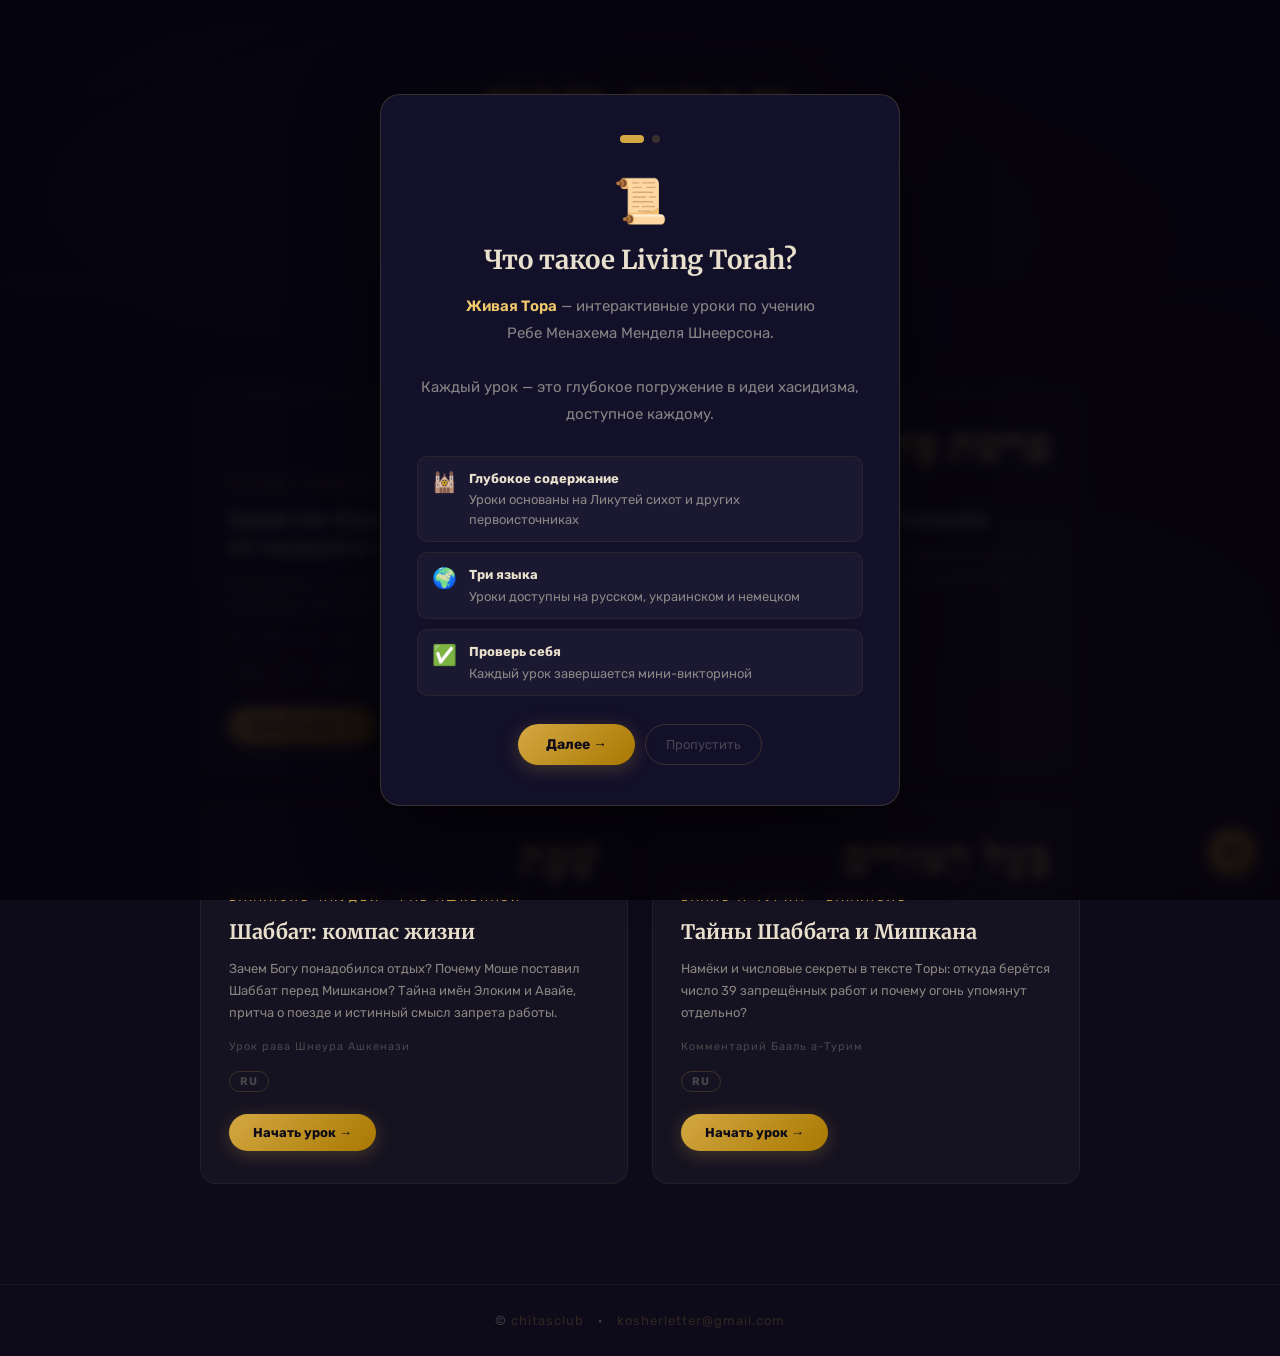
==== index.html @ 50bd97ca "Update site description in index.html" ====
<!DOCTYPE html>
<html lang="ru">
<head>
<meta charset="UTF-8">
<meta name="viewport" content="width=device-width, initial-scale=1.0">
<title>תורה חיה — Living Torah · Уроки Торы</title>
<link href="https://fonts.googleapis.com/css2?family=Frank+Ruhl+Libre:wght@400;700;900&family=Merriweather:ital,wght@0,400;0,700;1,400&family=Rubik:wght@400;500;700&display=swap" rel="stylesheet">
<link rel="stylesheet" href="assets/shared.css">
<link rel="stylesheet" href="assets/index.css">
<style>
/* ── Onboarding modal ── */
.onboard-overlay {
  position: fixed;
  inset: 0;
  background: rgba(5,3,12,0.88);
  z-index: 300;
  display: flex;
  align-items: center;
  justify-content: center;
  padding: 20px;
  backdrop-filter: blur(6px);
  animation: fadeIn 0.4s ease;
}
.onboard-overlay.hidden { display: none; }
@keyframes fadeIn { from { opacity: 0; } to { opacity: 1; } }

.onboard-modal {
  background: #13102a;
  border: 1px solid var(--border);
  border-radius: 20px;
  padding: 40px 36px;
  max-width: 520px;
  width: 100%;
  position: relative;
  box-shadow: 0 24px 80px rgba(0,0,0,0.6);
  animation: slideUp 0.4s ease;
}
@keyframes slideUp { from { opacity:0; transform:translateY(24px); } to { opacity:1; transform:none; } }

.onboard-steps {
  display: flex;
  gap: 8px;
  justify-content: center;
  margin-bottom: 32px;
}
.onboard-step-dot {
  width: 8px; height: 8px;
  border-radius: 50%;
  background: var(--border);
  transition: all 0.3s;
}
.onboard-step-dot.active { background: var(--gold); width: 24px; border-radius: 4px; }

.onboard-icon {
  font-size: 44px;
  text-align: center;
  margin-bottom: 16px;
}
.onboard-title {
  font-family: 'Merriweather', serif;
  font-size: clamp(20px, 3vw, 26px);
  font-weight: 700;
  color: var(--text);
  text-align: center;
  margin-bottom: 16px;
  line-height: 1.3;
}
.onboard-body {
  font-size: 15px;
  color: var(--text-dim);
  line-height: 1.8;
  text-align: center;
  margin-bottom: 28px;
}
.onboard-body strong { color: var(--gold2); font-weight: 600; }
.onboard-features {
  display: flex;
  flex-direction: column;
  gap: 10px;
  margin-bottom: 28px;
  text-align: left;
}
.onboard-feature {
  display: flex;
  align-items: flex-start;
  gap: 12px;
  background: var(--card);
  border: 1px solid var(--border-faint);
  border-radius: 10px;
  padding: 12px 14px;
}
.onboard-feature-icon { font-size: 20px; flex-shrink: 0; margin-top: 1px; }
.onboard-feature-text { font-size: 13px; color: var(--text-dim); line-height: 1.5; }
.onboard-feature-text strong { color: var(--text); display: block; margin-bottom: 2px; }

.onboard-btns {
  display: flex;
  gap: 10px;
  justify-content: center;
  flex-wrap: wrap;
}
.onboard-btn-primary {
  background: linear-gradient(135deg, var(--gold), #a87800);
  color: #0d0a1a;
  font-family: 'Rubik', sans-serif;
  font-size: 14px;
  font-weight: 700;
  padding: 12px 28px;
  border-radius: 30px;
  border: none;
  cursor: pointer;
  transition: all 0.2s;
  box-shadow: 0 4px 18px rgba(212,168,67,0.25);
}
.onboard-btn-primary:hover { transform: translateY(-1px); box-shadow: 0 8px 28px rgba(212,168,67,0.35); }
.onboard-btn-skip {
  background: transparent;
  border: 1px solid var(--border);
  color: var(--text-faint);
  font-family: 'Rubik', sans-serif;
  font-size: 13px;
  padding: 12px 20px;
  border-radius: 30px;
  cursor: pointer;
  transition: all 0.2s;
}
.onboard-btn-skip:hover { border-color: var(--text-faint); color: var(--text-dim); }
.onboard-slide { display: none; }
.onboard-slide.active { display: block; }
@media (max-width: 520px) {
  .onboard-modal { padding: 28px 20px; }
}
</style>
</head>
<body>

<div class="site-header">
  <div class="site-logo">תורה חיה</div>
  <div class="site-subtitle">Living Torah · Живая Тора</div>
  <div class="site-desc">Уроки по учению Ребе </div>
</div>

<div class="lessons-section">
  <div class="section-label">Уроки Торы</div>
  <div class="lessons-grid">

    <!-- Lesson 1: Vayakhel -->
    <a class="lesson-card" href="chapters/Vayakhel/ru.html">
      <div class="lesson-parasha">פרשת וַיַּקְהֵל</div>
      <div class="lesson-num">Парашат Ваякhэль</div>
      <div class="lesson-title">Единство Израиля:<br>от «каждого» к «всем»</div>
      <div class="lesson-desc">Почему единство — это не средство, а цель? Урок о любви к ближнему, силе единения и приближении Геулы.</div>
      <div class="lesson-source">Ликутей сихот · Ваякhэль</div>
      <div class="lesson-langs">
        <span class="lang-tag">RU</span>
        <span class="lang-tag">УК</span>
        <span class="lang-tag">DE</span>
      </div>
      <span class="lesson-btn">Начать урок →</span>
    </a>

    <!-- Lesson 2: Pekudei -->
    <a class="lesson-card" href="chapters/Pekudei/ru.html">
      <div class="lesson-parasha">פרשת פְּקוּדֵי</div>
      <div class="lesson-num">Парашат Пкудей</div>
      <div class="lesson-title">Секрет возведения Мишкана</div>
      <div class="lesson-desc">Как Моше удавалось воздвигать неподъёмный Мишкан? В чём спор Раши и Рамбана о «семи днях посвящения» и явлении Шхины?</div>
      <div class="lesson-source">Ликутей сихот · т. 11</div>
      <div class="lesson-langs">
        <span class="lang-tag">RU</span>
      </div>
      <span class="lesson-btn">Начать урок →</span>
    </a>

    <!-- Lesson 3: Shabbat (Rabbi Ashkenazi) -->
    <a class="lesson-card" href="chapters/Shabbat/ru.html">
      <div class="lesson-parasha">שַׁבָּת</div>
      <div class="lesson-num">Ваякhэль-Пкудей · Рав Ашкенази</div>
      <div class="lesson-title">Шаббат: компас жизни</div>
      <div class="lesson-desc">Зачем Богу понадобился отдых? Почему Моше поставил Шаббат перед Мишканом? Тайна имён Элоким и Авайе, притча о поезде и истинный смысл запрета работы.</div>
      <div class="lesson-source">Урок рава Шнеура Ашкенази</div>
      <div class="lesson-langs">
        <span class="lang-tag">RU</span>
      </div>
      <span class="lesson-btn">Начать урок →</span>
    </a>

    <!-- Lesson 4: Baalturim -->
    <a class="lesson-card" href="chapters/Baalturim/Ru.html">
      <div class="lesson-parasha">בַּעַל הַטּוּרִים</div>
      <div class="lesson-num">Бааль а-Турим · Ваякhэль</div>
      <div class="lesson-title">Тайны Шаббата и Мишкана</div>
      <div class="lesson-desc">Намёки и числовые секреты в тексте Торы: откуда берётся число 39 запрещённых работ и почему огонь упомянут отдельно?</div>
      <div class="lesson-source">Комментарий Бааль а-Турим</div>
      <div class="lesson-langs">
        <span class="lang-tag">RU</span>
      </div>
      <span class="lesson-btn">Начать урок →</span>
    </a>

  </div>
</div>

<!-- Onboarding modal -->
<div class="onboard-overlay hidden" id="onboardOverlay">
  <div class="onboard-modal">
    <div class="onboard-steps">
      <div class="onboard-step-dot active" id="odot-0"></div>
      <div class="onboard-step-dot" id="odot-1"></div>
    </div>

    <!-- Slide 1: What is Living Torah -->
    <div class="onboard-slide active" id="oslide-0">
      <div class="onboard-icon">📜</div>
      <div class="onboard-title">Что такое Living Torah?</div>
      <div class="onboard-body">
        <strong>Живая Тора</strong> — интерактивные уроки по учению<br>
        Ребе Менахема Менделя Шнеерсона.<br><br>
        Каждый урок — это глубокое погружение в идеи хасидизма,
        доступное каждому.
      </div>
      <div class="onboard-features">
        <div class="onboard-feature">
          <div class="onboard-feature-icon">🕍</div>
          <div class="onboard-feature-text">
            <strong>Глубокое содержание</strong>
            Уроки основаны на Ликутей сихот и других первоисточниках
          </div>
        </div>
        <div class="onboard-feature">
          <div class="onboard-feature-icon">🌍</div>
          <div class="onboard-feature-text">
            <strong>Три языка</strong>
            Уроки доступны на русском, украинском и немецком
          </div>
        </div>
        <div class="onboard-feature">
          <div class="onboard-feature-icon">✅</div>
          <div class="onboard-feature-text">
            <strong>Проверь себя</strong>
            Каждый урок завершается мини-викториной
          </div>
        </div>
      </div>
      <div class="onboard-btns">
        <button class="onboard-btn-primary" onclick="onboardNext()">Далее →</button>
        <button class="onboard-btn-skip" onclick="onboardClose()">Пропустить</button>
      </div>
    </div>

    <!-- Slide 2: How to use the site -->
    <div class="onboard-slide" id="oslide-1">
      <div class="onboard-icon">🗺️</div>
      <div class="onboard-title">Как пользоваться сайтом</div>
      <div class="onboard-features">
        <div class="onboard-feature">
          <div class="onboard-feature-icon">▶</div>
          <div class="onboard-feature-text">
            <strong>Начните урок</strong>
            Выберите урок из списка и нажмите «Начать урок»
          </div>
        </div>
        <div class="onboard-feature">
          <div class="onboard-feature-icon">☰</div>
          <div class="onboard-feature-text">
            <strong>Боковое оглавление</strong>
            Кнопка ☰ слева открывает список разделов для быстрой навигации
          </div>
        </div>
        <div class="onboard-feature">
          <div class="onboard-feature-icon">⚡</div>
          <div class="onboard-feature-text">
            <strong>Быстрое чтение</strong>
            В настройках (⚙) включите режим «Быстрое чтение» — только ключевые идеи
          </div>
        </div>
        <div class="onboard-feature">
          <div class="onboard-feature-icon">↩</div>
          <div class="onboard-feature-text">
            <strong>Прогресс сохраняется</strong>
            Вернитесь позже — урок продолжится с того места, где вы остановились
          </div>
        </div>
      </div>
      <div class="onboard-btns">
        <button class="onboard-btn-primary" onclick="onboardClose()">Начать →</button>
      </div>
    </div>
  </div>
</div>

<script>
(function() {
  var LS = {
    get: function(k, def) { try { var v = localStorage.getItem(k); return v !== null ? v : def; } catch(e) { return def; } },
    set: function(k, v) { try { localStorage.setItem(k, v); } catch(e) {} }
  };

  var currentSlide = 0;
  var totalSlides = 2;

  function showOnboarding() {
    document.getElementById('onboardOverlay').classList.remove('hidden');
  }

  window.onboardNext = function() {
    if (currentSlide < totalSlides - 1) {
      document.getElementById('oslide-' + currentSlide).classList.remove('active');
      document.getElementById('odot-' + currentSlide).classList.remove('active');
      currentSlide++;
      document.getElementById('oslide-' + currentSlide).classList.add('active');
      document.getElementById('odot-' + currentSlide).classList.add('active');
    }
  };

  window.onboardClose = function() {
    document.getElementById('onboardOverlay').classList.add('hidden');
    LS.set('lt-onboarding-seen', '1');
  };

  // Show on first visit
  if (LS.get('lt-onboarding-seen', '0') !== '1') {
    showOnboarding();
  }

  // Close on overlay click (outside modal)
  document.getElementById('onboardOverlay').addEventListener('click', function(e) {
    if (e.target === this) onboardClose();
  });
})();
</script>

<footer class="site-footer">
  <span>© <a href="https://t.me/chitas" target="_blank" rel="noopener">chitasclub</a></span>
  <span class="footer-sep">·</span>
  <a href="mailto:kosherletter@gmail.com">kosherletter@gmail.com</a>
</footer>

<!-- Settings button -->
<button class="settings-btn" id="settingsBtn" title="Настройки отображения" aria-label="Настройки">⚙</button>

<!-- Settings panel -->
<div class="settings-panel" id="settingsPanel">
  <h3>Настройки</h3>

  <div class="setting-row">
    <label>Размер шрифта</label>
    <input type="range" id="fontSizeRange" min="14" max="22" step="1" value="16">
  </div>

  <div class="setting-row">
    <label>Фон</label>
    <div class="color-swatches" id="bgSwatches">
      <div class="color-swatch selected" data-bg="#0d0a1a" style="background:#0d0a1a;" title="Тёмно-синий"></div>
      <div class="color-swatch" data-bg="#111111" style="background:#111111;" title="Чёрный"></div>
      <div class="color-swatch" data-bg="#2d2416" style="background:#2d2416;" title="Сепия тёмная"></div>
      <div class="color-swatch" data-bg="#f5f0e8" style="background:#f5f0e8;" title="Сепия светлая"></div>
      <div class="color-swatch" data-bg="#ffffff" style="background:#ffffff;" title="Белый"></div>
    </div>
  </div>

  <div class="setting-row">
    <label>Шрифт</label>
    <div class="font-options" id="fontOptions">
      <button class="font-option selected" data-font="'Rubik', sans-serif">Rubik</button>
      <button class="font-option" data-font="'Merriweather', serif">Merriweather</button>
      <button class="font-option" data-font="'Frank Ruhl Libre', serif">Frank Ruhl</button>
    </div>
  </div>
</div>

<script src="assets/settings.js"></script>

</body>
</html>
---- assets/shared.css ----
/* ── Google Fonts are loaded in each HTML file ── */

/* ── CSS Variables (default: dark blue theme) ── */
:root {
  --bg: #0d0a1a;
  --bg2: #13102a;
  --gold: #d4a843;
  --gold2: #f0c96a;
  --gold-dim: rgba(212,168,67,0.18);
  --gold-faint: rgba(212,168,67,0.07);
  --blue: #3a7bd5;
  --blue2: #5b9cf6;
  --blue-dim: rgba(58,123,213,0.15);
  --teal: #2ec4b6;
  --rose: #e05c7a;
  --text: #e8e0cc;
  --text-dim: rgba(232,224,204,0.55);
  --text-faint: rgba(232,224,204,0.25);
  --border: rgba(212,168,67,0.2);
  --border-faint: rgba(212,168,67,0.08);
  --card: rgba(255,255,255,0.035);
  --panel-bg: #1a1630;
  --radius: 12px;
}

/* ── Reset ── */
* { margin:0; padding:0; box-sizing:border-box; }

/* ── Base body ── */
body {
  background: var(--bg);
  color: var(--text);
  font-family: 'Rubik', sans-serif;
  min-height: 100vh;
  overflow-x: hidden;
}

/* ── Ambient gradient overlay ── */
body::before {
  content:'';
  position:fixed; inset:0;
  background:
    radial-gradient(ellipse at 20% 20%, rgba(58,123,213,0.08) 0%, transparent 60%),
    radial-gradient(ellipse at 80% 80%, rgba(212,168,67,0.06) 0%, transparent 60%);
  pointer-events:none; z-index:0;
}

/* ── Settings button ── */
.settings-btn {
  position: fixed;
  bottom: 24px;
  right: 24px;
  z-index: 200;
  width: 48px; height: 48px;
  border-radius: 50%;
  background: linear-gradient(135deg, var(--gold), #a87800);
  border: none;
  cursor: pointer;
  display: flex; align-items: center; justify-content: center;
  box-shadow: 0 4px 20px rgba(212,168,67,0.4);
  transition: transform 0.2s, box-shadow 0.2s;
  font-size: 22px;
  color: #0d0a1a;
}
.settings-btn:hover { transform: scale(1.1); box-shadow: 0 6px 28px rgba(212,168,67,0.55); }
.settings-btn.active { transform: rotate(45deg) scale(1.1); }

/* ── Settings panel ── */
.settings-panel {
  position: fixed;
  bottom: 84px;
  right: 24px;
  z-index: 199;
  width: 280px;
  background: var(--panel-bg);
  border: 1px solid var(--border);
  border-radius: 16px;
  padding: 20px;
  box-shadow: 0 12px 48px rgba(0,0,0,0.5);
  transform: translateY(10px);
  opacity: 0;
  pointer-events: none;
  transition: opacity 0.22s, transform 0.22s;
}
.settings-panel.open {
  opacity: 1;
  pointer-events: all;
  transform: translateY(0);
}
.settings-panel h3 {
  font-size: 13px;
  letter-spacing: 3px;
  text-transform: uppercase;
  color: var(--gold);
  margin-bottom: 16px;
}
.setting-row { margin-bottom: 16px; }
.setting-row label {
  display: block;
  font-size: 12px;
  color: var(--text-dim);
  letter-spacing: 1px;
  margin-bottom: 8px;
  text-transform: uppercase;
}
.setting-row input[type=range] {
  width: 100%;
  accent-color: var(--gold);
  cursor: pointer;
}
.color-swatches {
  display: flex;
  gap: 8px;
  flex-wrap: wrap;
}
.color-swatch {
  width: 32px; height: 32px;
  border-radius: 8px;
  border: 2px solid transparent;
  cursor: pointer;
  transition: border-color 0.15s, transform 0.15s;
}
.color-swatch:hover { transform: scale(1.1); }
.color-swatch.selected { border-color: var(--gold2); }
.font-options {
  display: flex;
  gap: 6px;
  flex-wrap: wrap;
}
.font-option {
  font-size: 12px;
  padding: 5px 12px;
  border-radius: 20px;
  border: 1px solid var(--border);
  background: transparent;
  color: var(--text-dim);
  cursor: pointer;
  transition: background 0.15s, color 0.15s, border-color 0.15s;
}
.font-option:hover { border-color: var(--gold); color: var(--gold); }
.font-option.selected {
  background: var(--gold-dim);
  border-color: var(--gold);
  color: var(--gold2);
}

/* ── Light theme overrides ── */
/* Applied when JS sets data-theme="light" on <html> */
:root[data-theme="light"] {
  --gold: #8b5e08;
  --gold2: #6b4200;
  --gold-dim: rgba(120,80,0,0.12);
  --gold-faint: rgba(120,80,0,0.07);
  --blue: #1a5cb0;
  --blue2: #1a5cb0;
  --blue-dim: rgba(26,92,176,0.1);
  --teal: #0a7a6e;
  --rose: #a01e38;
}

/* Quiz option & feedback colors are hardcoded in chapter pages —
   override them here via higher-specificity selectors */
:root[data-theme="light"] .q-opt {
  background: rgba(0,0,0,0.03);
  border-color: rgba(0,0,0,0.15);
}
:root[data-theme="light"] .q-opt.correct {
  background: rgba(10,122,110,0.1);
  border-color: rgba(10,122,110,0.35);
  color: #0a5c52;
}
:root[data-theme="light"] .q-opt.wrong {
  background: rgba(160,30,56,0.1);
  border-color: rgba(160,30,56,0.35);
  color: #8b1a2c;
}
:root[data-theme="light"] .q-feedback.correct-fb {
  background: rgba(10,122,110,0.08);
  border-color: rgba(10,122,110,0.2);
  color: #0a5c52;
}
:root[data-theme="light"] .q-feedback.wrong-fb {
  background: rgba(160,30,56,0.08);
  border-color: rgba(160,30,56,0.2);
  color: #8b1a2c;
}
:root[data-theme="light"] .score-progress {
  background: rgba(0,0,0,0.08);
}
:root[data-theme="light"] .nav-dot {
  background: rgba(0,0,0,0.12);
}

/* ── Footer ── */
.site-footer {
  position: relative;
  z-index: 1;
  text-align: center;
  padding: 28px 20px;
  border-top: 1px solid var(--border-faint);
  font-size: 13px;
  color: var(--text-faint);
  letter-spacing: 1px;
}
.site-footer a {
  color: var(--gold-dim);
  text-decoration: none;
  transition: color 0.2s;
}
.site-footer a:hover { color: var(--gold2); }
.site-footer .footer-sep { margin: 0 10px; }
---- assets/index.css ----
/* ── index.html page styles ── */

.site-header {
  text-align: center;
  padding: 70px 20px 50px;
  position: relative;
  z-index: 1;
  border-bottom: 1px solid var(--border-faint);
  margin-bottom: 56px;
}

.site-header::before {
  content:'';
  position:absolute; inset:0;
  background: radial-gradient(ellipse at center 70%, rgba(212,168,67,0.08) 0%, transparent 70%);
  pointer-events:none;
}

.site-logo {
  font-family: 'Frank Ruhl Libre', serif;
  font-size: clamp(44px, 9vw, 88px);
  font-weight: 900;
  color: var(--gold2);
  text-shadow: 0 0 50px rgba(212,168,67,0.4);
  direction: rtl;
  line-height: 1;
  margin-bottom: 14px;
}

.site-subtitle {
  font-size: clamp(13px, 2vw, 16px);
  color: var(--text-dim);
  letter-spacing: 5px;
  text-transform: uppercase;
  margin-bottom: 16px;
}

.site-desc {
  font-size: 15px;
  color: var(--text-dim);
  max-width: 480px;
  margin: 0 auto;
  line-height: 1.7;
}

.lessons-section {
  max-width: 920px;
  margin: 0 auto;
  padding: 0 20px 100px;
  position: relative;
  z-index: 1;
}

.section-label {
  font-size: 11px;
  letter-spacing: 4px;
  color: var(--gold);
  text-transform: uppercase;
  text-align: center;
  margin-bottom: 36px;
}

.lessons-grid {
  display: grid;
  grid-template-columns: repeat(auto-fill, minmax(300px, 1fr));
  gap: 24px;
}

.lesson-card {
  background: var(--card);
  border: 1px solid var(--border-faint);
  border-radius: 16px;
  padding: 32px 28px;
  position: relative;
  overflow: hidden;
  transition: all 0.3s;
  text-decoration: none;
  display: flex;
  flex-direction: column;
  animation: fadeInUp 0.5s ease both;
}

.lesson-card:nth-child(2) { animation-delay: 0.12s; }
.lesson-card:nth-child(3) { animation-delay: 0.24s; }
.lesson-card:nth-child(4) { animation-delay: 0.36s; }

.lesson-card::before {
  content: '';
  position: absolute;
  top: 0; left: 0; right: 0; height: 2px;
  background: linear-gradient(90deg, transparent, var(--gold), transparent);
  opacity: 0.4;
}

.lesson-card:hover {
  transform: translateY(-5px);
  border-color: var(--border);
  box-shadow: 0 16px 50px rgba(0,0,0,0.35);
}

.lesson-parasha {
  font-family: 'Frank Ruhl Libre', serif;
  font-size: clamp(30px, 5vw, 46px);
  font-weight: 900;
  color: var(--gold2);
  direction: rtl;
  line-height: 1.1;
  margin-bottom: 6px;
}

.lesson-num {
  font-size: 11px;
  letter-spacing: 3px;
  color: var(--gold);
  text-transform: uppercase;
  margin-bottom: 14px;
}

.lesson-title {
  font-family: 'Merriweather', serif;
  font-size: clamp(16px, 2.5vw, 20px);
  font-weight: 700;
  color: var(--text);
  line-height: 1.4;
  margin-bottom: 12px;
}

.lesson-desc {
  font-size: 13px;
  color: var(--text-dim);
  line-height: 1.7;
  margin-bottom: 16px;
  flex: 1;
}

.lesson-source {
  font-size: 11px;
  color: var(--text-faint);
  letter-spacing: 1px;
  margin-bottom: 18px;
}

.lesson-langs {
  display: flex;
  gap: 6px;
  margin-bottom: 22px;
}

.lang-tag {
  font-size: 11px;
  font-weight: 700;
  letter-spacing: 1px;
  padding: 3px 10px;
  border-radius: 12px;
  border: 1px solid var(--border);
  color: var(--text-faint);
}

.lesson-btn {
  display: inline-flex;
  align-items: center;
  gap: 8px;
  background: linear-gradient(135deg, var(--gold), #a87800);
  color: #0d0a1a;
  font-family: 'Rubik', sans-serif;
  font-size: 13px;
  font-weight: 700;
  padding: 11px 24px;
  border-radius: 30px;
  border: none;
  cursor: pointer;
  transition: all 0.2s;
  text-decoration: none;
  align-self: flex-start;
  box-shadow: 0 4px 18px rgba(212,168,67,0.25);
}

.lesson-btn:hover {
  transform: translateY(-1px);
  box-shadow: 0 8px 28px rgba(212,168,67,0.35);
}

@media (max-width: 520px) {
  .lessons-grid { grid-template-columns: 1fr; }
}

@keyframes fadeInUp {
  from { opacity: 0; transform: translateY(20px); }
  to { opacity: 1; transform: translateY(0); }
}
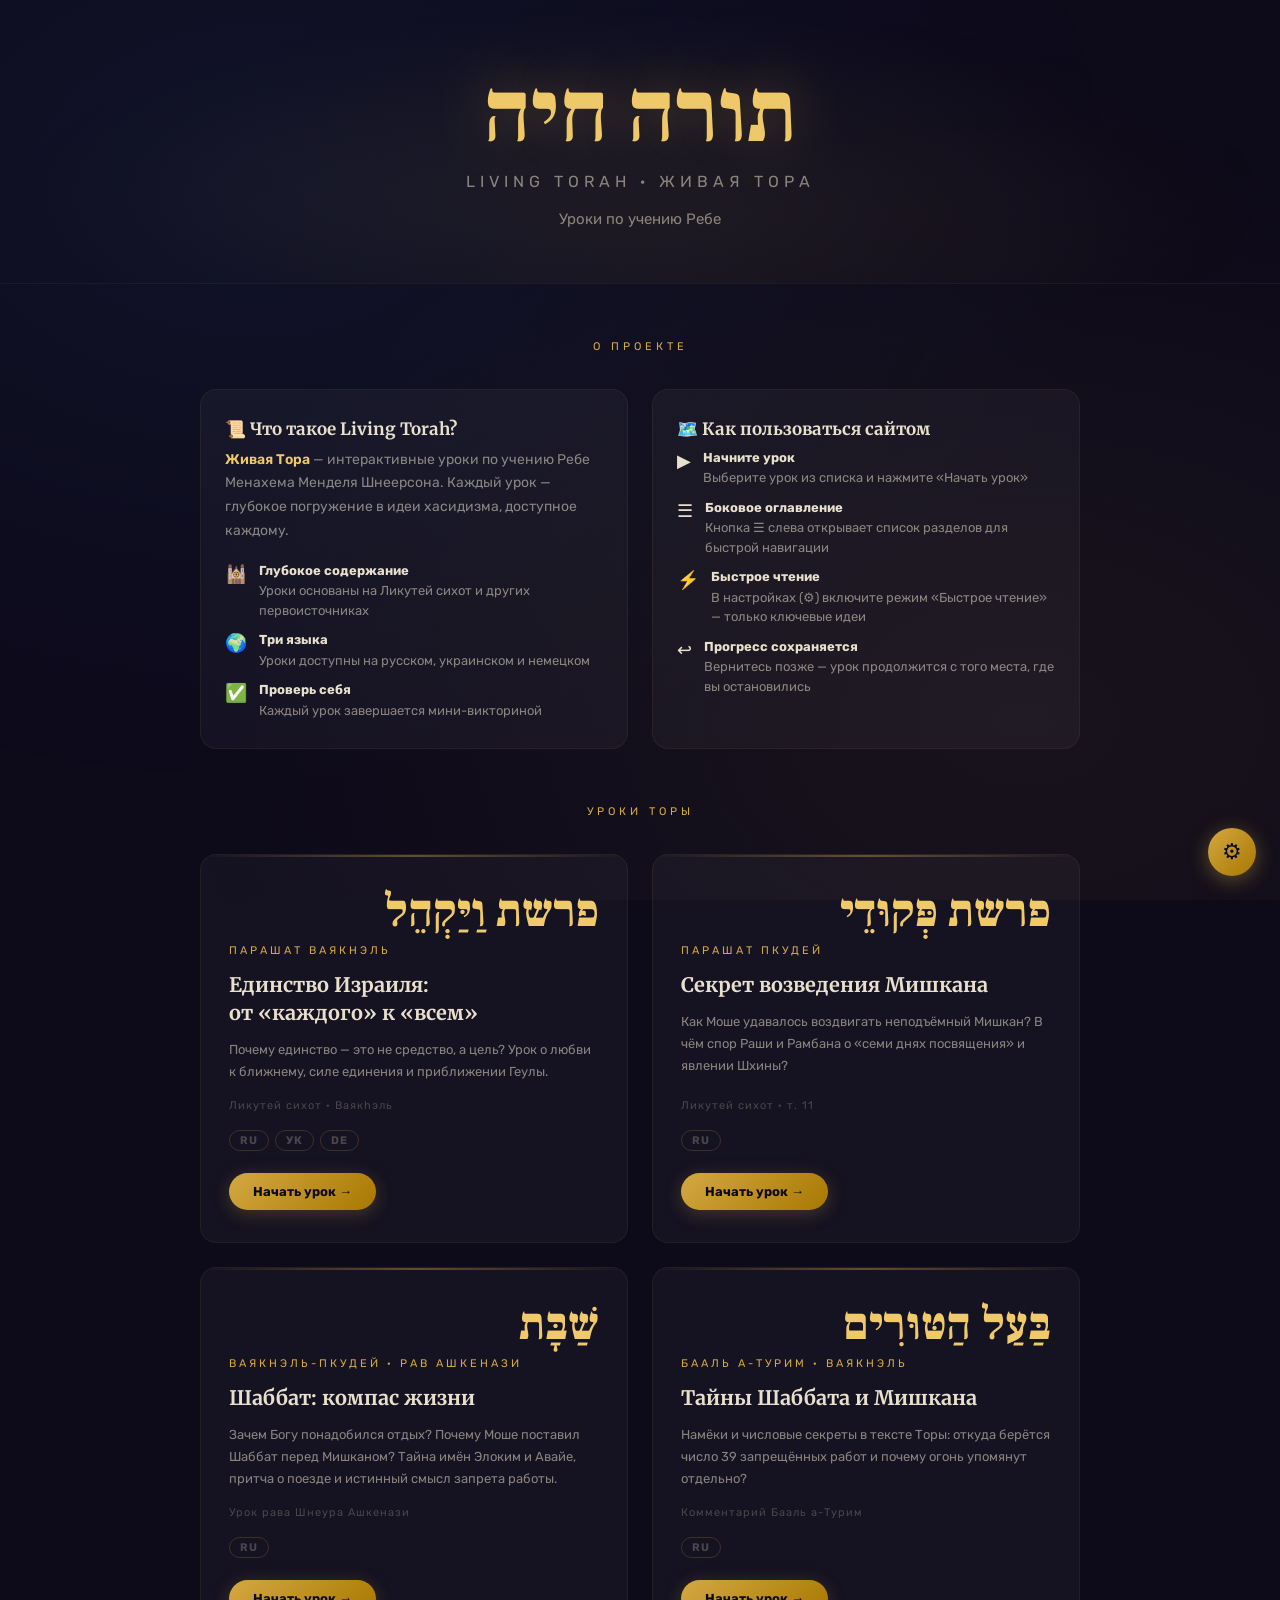
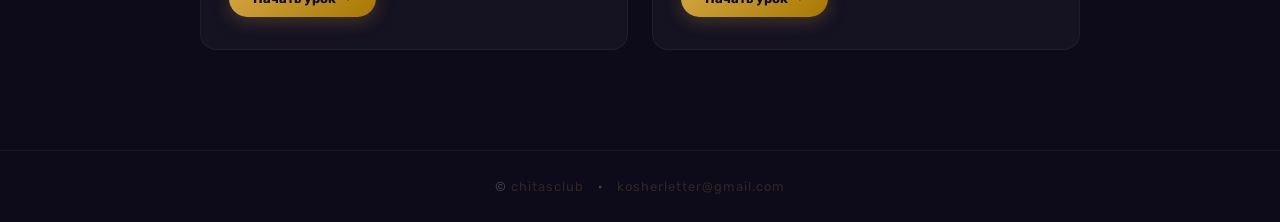
==== commit 30ae0927: "Move info from onboarding modal to main page as static about section Co-authored-by: TeacherRG <4015" ====
--- a/index.html
+++ b/index.html
@@ -8,127 +8,62 @@
 <link rel="stylesheet" href="assets/shared.css">
 <link rel="stylesheet" href="assets/index.css">
 <style>
-/* ── Onboarding modal ── */
-.onboard-overlay {
-  position: fixed;
-  inset: 0;
-  background: rgba(5,3,12,0.88);
-  z-index: 300;
-  display: flex;
-  align-items: center;
-  justify-content: center;
-  padding: 20px;
-  backdrop-filter: blur(6px);
-  animation: fadeIn 0.4s ease;
-}
-.onboard-overlay.hidden { display: none; }
-@keyframes fadeIn { from { opacity: 0; } to { opacity: 1; } }
-
-.onboard-modal {
-  background: #13102a;
-  border: 1px solid var(--border);
-  border-radius: 20px;
-  padding: 40px 36px;
-  max-width: 520px;
-  width: 100%;
+/* ── About section ── */
+.about-section {
+  max-width: 920px;
+  margin: 0 auto 56px;
+  padding: 0 20px;
   position: relative;
-  box-shadow: 0 24px 80px rgba(0,0,0,0.6);
-  animation: slideUp 0.4s ease;
-}
-@keyframes slideUp { from { opacity:0; transform:translateY(24px); } to { opacity:1; transform:none; } }
-
-.onboard-steps {
-  display: flex;
-  gap: 8px;
-  justify-content: center;
-  margin-bottom: 32px;
-}
-.onboard-step-dot {
-  width: 8px; height: 8px;
-  border-radius: 50%;
-  background: var(--border);
-  transition: all 0.3s;
-}
-.onboard-step-dot.active { background: var(--gold); width: 24px; border-radius: 4px; }
-
-.onboard-icon {
-  font-size: 44px;
-  text-align: center;
-  margin-bottom: 16px;
-}
-.onboard-title {
+  z-index: 1;
+}
+
+.about-grid {
+  display: grid;
+  grid-template-columns: 1fr 1fr;
+  gap: 24px;
+}
+
+.about-block {
+  background: var(--card);
+  border: 1px solid var(--border-faint);
+  border-radius: 16px;
+  padding: 28px 24px;
+}
+
+.about-block-title {
   font-family: 'Merriweather', serif;
-  font-size: clamp(20px, 3vw, 26px);
+  font-size: 17px;
   font-weight: 700;
   color: var(--text);
-  text-align: center;
-  margin-bottom: 16px;
-  line-height: 1.3;
-}
-.onboard-body {
-  font-size: 15px;
+  margin-bottom: 8px;
+}
+
+.about-block-lead {
+  font-size: 14px;
   color: var(--text-dim);
-  line-height: 1.8;
-  text-align: center;
-  margin-bottom: 28px;
-}
-.onboard-body strong { color: var(--gold2); font-weight: 600; }
-.onboard-features {
+  line-height: 1.7;
+  margin-bottom: 18px;
+}
+.about-block-lead strong { color: var(--gold2); font-weight: 600; }
+
+.about-features {
   display: flex;
   flex-direction: column;
   gap: 10px;
-  margin-bottom: 28px;
-  text-align: left;
-}
-.onboard-feature {
+}
+
+.about-feature {
   display: flex;
   align-items: flex-start;
   gap: 12px;
-  background: var(--card);
-  border: 1px solid var(--border-faint);
-  border-radius: 10px;
-  padding: 12px 14px;
-}
-.onboard-feature-icon { font-size: 20px; flex-shrink: 0; margin-top: 1px; }
-.onboard-feature-text { font-size: 13px; color: var(--text-dim); line-height: 1.5; }
-.onboard-feature-text strong { color: var(--text); display: block; margin-bottom: 2px; }
-
-.onboard-btns {
-  display: flex;
-  gap: 10px;
-  justify-content: center;
-  flex-wrap: wrap;
-}
-.onboard-btn-primary {
-  background: linear-gradient(135deg, var(--gold), #a87800);
-  color: #0d0a1a;
-  font-family: 'Rubik', sans-serif;
-  font-size: 14px;
-  font-weight: 700;
-  padding: 12px 28px;
-  border-radius: 30px;
-  border: none;
-  cursor: pointer;
-  transition: all 0.2s;
-  box-shadow: 0 4px 18px rgba(212,168,67,0.25);
-}
-.onboard-btn-primary:hover { transform: translateY(-1px); box-shadow: 0 8px 28px rgba(212,168,67,0.35); }
-.onboard-btn-skip {
-  background: transparent;
-  border: 1px solid var(--border);
-  color: var(--text-faint);
-  font-family: 'Rubik', sans-serif;
-  font-size: 13px;
-  padding: 12px 20px;
-  border-radius: 30px;
-  cursor: pointer;
-  transition: all 0.2s;
-}
-.onboard-btn-skip:hover { border-color: var(--text-faint); color: var(--text-dim); }
-.onboard-slide { display: none; }
-.onboard-slide.active { display: block; }
-@media (max-width: 520px) {
-  .onboard-modal { padding: 28px 20px; }
+}
+
+.about-feature-icon { font-size: 18px; flex-shrink: 0; margin-top: 2px; }
+.about-feature-text { font-size: 13px; color: var(--text-dim); line-height: 1.5; }
+.about-feature-text strong { color: var(--text); display: block; margin-bottom: 1px; }
+
+@media (max-width: 620px) {
+  .about-grid { grid-template-columns: 1fr; }
 }
 </style>
 </head>
@@ -138,6 +73,81 @@
   <div class="site-logo">תורה חיה</div>
   <div class="site-subtitle">Living Torah · Живая Тора</div>
   <div class="site-desc">Уроки по учению Ребе </div>
+</div>
+
+<div class="about-section">
+  <div class="section-label">О проекте</div>
+  <div class="about-grid">
+
+    <!-- Block 1: What is Living Torah -->
+    <div class="about-block">
+      <div class="about-block-title">📜 Что такое Living Torah?</div>
+      <div class="about-block-lead">
+        <strong>Живая Тора</strong> — интерактивные уроки по учению Ребе
+        Менахема Менделя Шнеерсона. Каждый урок — глубокое погружение
+        в идеи хасидизма, доступное каждому.
+      </div>
+      <div class="about-features">
+        <div class="about-feature">
+          <div class="about-feature-icon">🕍</div>
+          <div class="about-feature-text">
+            <strong>Глубокое содержание</strong>
+            Уроки основаны на Ликутей сихот и других первоисточниках
+          </div>
+        </div>
+        <div class="about-feature">
+          <div class="about-feature-icon">🌍</div>
+          <div class="about-feature-text">
+            <strong>Три языка</strong>
+            Уроки доступны на русском, украинском и немецком
+          </div>
+        </div>
+        <div class="about-feature">
+          <div class="about-feature-icon">✅</div>
+          <div class="about-feature-text">
+            <strong>Проверь себя</strong>
+            Каждый урок завершается мини-викториной
+          </div>
+        </div>
+      </div>
+    </div>
+
+    <!-- Block 2: How to use the site -->
+    <div class="about-block">
+      <div class="about-block-title">🗺️ Как пользоваться сайтом</div>
+      <div class="about-features">
+        <div class="about-feature">
+          <div class="about-feature-icon">▶</div>
+          <div class="about-feature-text">
+            <strong>Начните урок</strong>
+            Выберите урок из списка и нажмите «Начать урок»
+          </div>
+        </div>
+        <div class="about-feature">
+          <div class="about-feature-icon">☰</div>
+          <div class="about-feature-text">
+            <strong>Боковое оглавление</strong>
+            Кнопка ☰ слева открывает список разделов для быстрой навигации
+          </div>
+        </div>
+        <div class="about-feature">
+          <div class="about-feature-icon">⚡</div>
+          <div class="about-feature-text">
+            <strong>Быстрое чтение</strong>
+            В настройках (⚙) включите режим «Быстрое чтение» — только ключевые идеи
+          </div>
+        </div>
+        <div class="about-feature">
+          <div class="about-feature-icon">↩</div>
+          <div class="about-feature-text">
+            <strong>Прогресс сохраняется</strong>
+            Вернитесь позже — урок продолжится с того места, где вы остановились
+          </div>
+        </div>
+      </div>
+    </div>
+
+  </div>
 </div>
 
 <div class="lessons-section">
@@ -201,134 +211,6 @@
   </div>
 </div>
 
-<!-- Onboarding modal -->
-<div class="onboard-overlay hidden" id="onboardOverlay">
-  <div class="onboard-modal">
-    <div class="onboard-steps">
-      <div class="onboard-step-dot active" id="odot-0"></div>
-      <div class="onboard-step-dot" id="odot-1"></div>
-    </div>
-
-    <!-- Slide 1: What is Living Torah -->
-    <div class="onboard-slide active" id="oslide-0">
-      <div class="onboard-icon">📜</div>
-      <div class="onboard-title">Что такое Living Torah?</div>
-      <div class="onboard-body">
-        <strong>Живая Тора</strong> — интерактивные уроки по учению<br>
-        Ребе Менахема Менделя Шнеерсона.<br><br>
-        Каждый урок — это глубокое погружение в идеи хасидизма,
-        доступное каждому.
-      </div>
-      <div class="onboard-features">
-        <div class="onboard-feature">
-          <div class="onboard-feature-icon">🕍</div>
-          <div class="onboard-feature-text">
-            <strong>Глубокое содержание</strong>
-            Уроки основаны на Ликутей сихот и других первоисточниках
-          </div>
-        </div>
-        <div class="onboard-feature">
-          <div class="onboard-feature-icon">🌍</div>
-          <div class="onboard-feature-text">
-            <strong>Три языка</strong>
-            Уроки доступны на русском, украинском и немецком
-          </div>
-        </div>
-        <div class="onboard-feature">
-          <div class="onboard-feature-icon">✅</div>
-          <div class="onboard-feature-text">
-            <strong>Проверь себя</strong>
-            Каждый урок завершается мини-викториной
-          </div>
-        </div>
-      </div>
-      <div class="onboard-btns">
-        <button class="onboard-btn-primary" onclick="onboardNext()">Далее →</button>
-        <button class="onboard-btn-skip" onclick="onboardClose()">Пропустить</button>
-      </div>
-    </div>
-
-    <!-- Slide 2: How to use the site -->
-    <div class="onboard-slide" id="oslide-1">
-      <div class="onboard-icon">🗺️</div>
-      <div class="onboard-title">Как пользоваться сайтом</div>
-      <div class="onboard-features">
-        <div class="onboard-feature">
-          <div class="onboard-feature-icon">▶</div>
-          <div class="onboard-feature-text">
-            <strong>Начните урок</strong>
-            Выберите урок из списка и нажмите «Начать урок»
-          </div>
-        </div>
-        <div class="onboard-feature">
-          <div class="onboard-feature-icon">☰</div>
-          <div class="onboard-feature-text">
-            <strong>Боковое оглавление</strong>
-            Кнопка ☰ слева открывает список разделов для быстрой навигации
-          </div>
-        </div>
-        <div class="onboard-feature">
-          <div class="onboard-feature-icon">⚡</div>
-          <div class="onboard-feature-text">
-            <strong>Быстрое чтение</strong>
-            В настройках (⚙) включите режим «Быстрое чтение» — только ключевые идеи
-          </div>
-        </div>
-        <div class="onboard-feature">
-          <div class="onboard-feature-icon">↩</div>
-          <div class="onboard-feature-text">
-            <strong>Прогресс сохраняется</strong>
-            Вернитесь позже — урок продолжится с того места, где вы остановились
-          </div>
-        </div>
-      </div>
-      <div class="onboard-btns">
-        <button class="onboard-btn-primary" onclick="onboardClose()">Начать →</button>
-      </div>
-    </div>
-  </div>
-</div>
-
-<script>
-(function() {
-  var LS = {
-    get: function(k, def) { try { var v = localStorage.getItem(k); return v !== null ? v : def; } catch(e) { return def; } },
-    set: function(k, v) { try { localStorage.setItem(k, v); } catch(e) {} }
-  };
-
-  var currentSlide = 0;
-  var totalSlides = 2;
-
-  function showOnboarding() {
-    document.getElementById('onboardOverlay').classList.remove('hidden');
-  }
-
-  window.onboardNext = function() {
-    if (currentSlide < totalSlides - 1) {
-      document.getElementById('oslide-' + currentSlide).classList.remove('active');
-      document.getElementById('odot-' + currentSlide).classList.remove('active');
-      currentSlide++;
-      document.getElementById('oslide-' + currentSlide).classList.add('active');
-      document.getElementById('odot-' + currentSlide).classList.add('active');
-    }
-  };
-
-  window.onboardClose = function() {
-    document.getElementById('onboardOverlay').classList.add('hidden');
-    LS.set('lt-onboarding-seen', '1');
-  };
-
-  // Show on first visit
-  if (LS.get('lt-onboarding-seen', '0') !== '1') {
-    showOnboarding();
-  }
-
-  // Close on overlay click (outside modal)
-  document.getElementById('onboardOverlay').addEventListener('click', function(e) {
-    if (e.target === this) onboardClose();
-  });
-})();
-</script>
 
 <footer class="site-footer">
   <span>© <a href="https://t.me/chitas" target="_blank" rel="noopener">chitasclub</a></span>
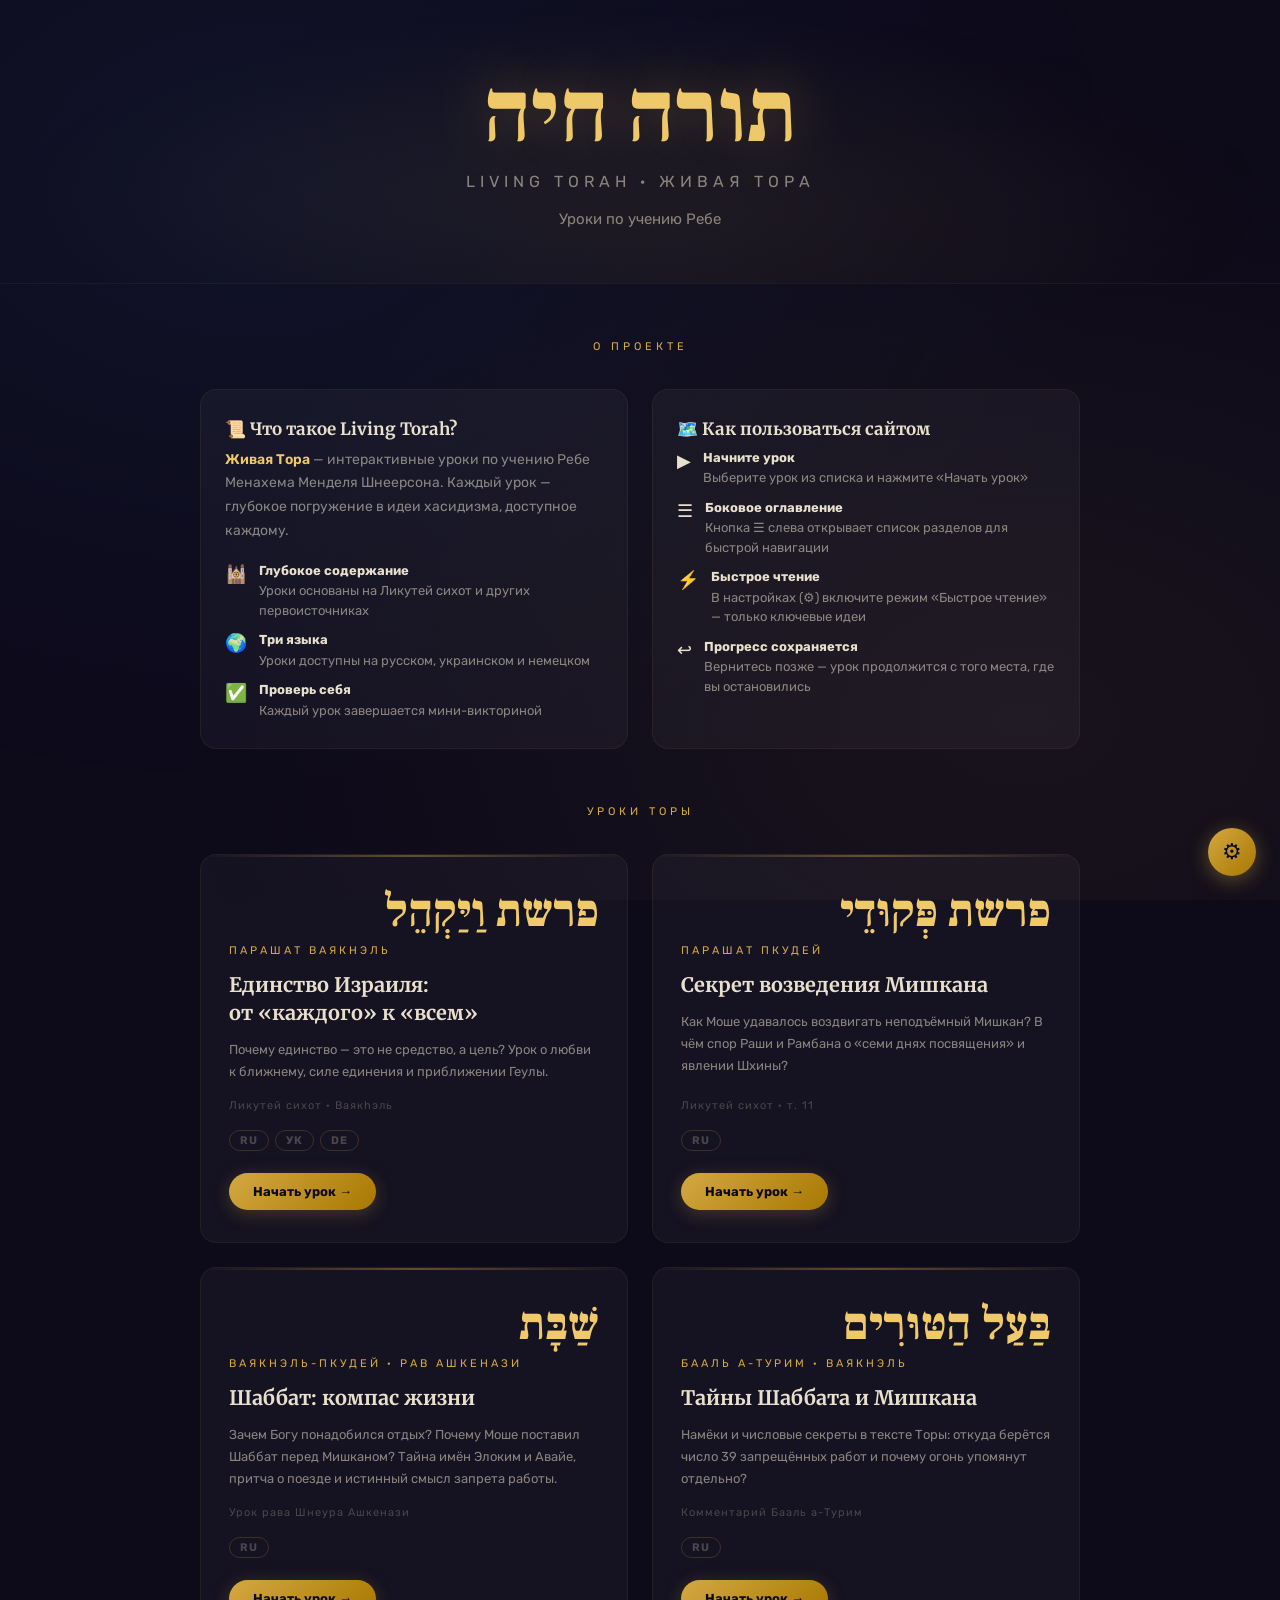
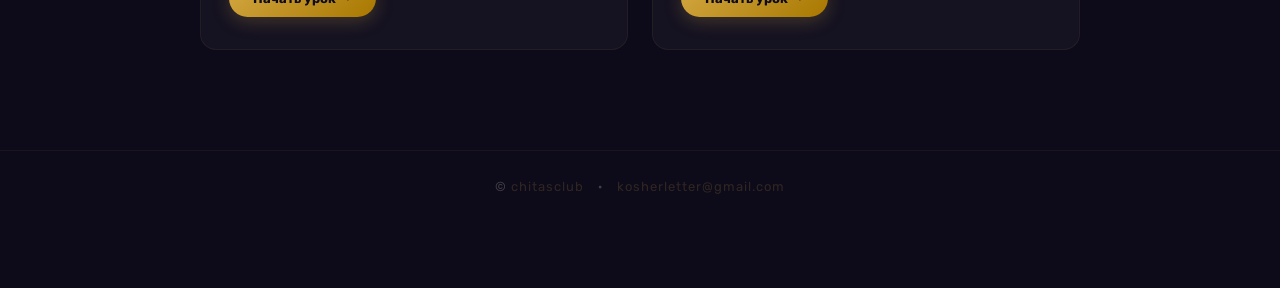
==== commit 0617a900: "Add lesson preview popup on card hover Each lesson card now shows a floating popup with 5 key learni" ====
--- a/index.html
+++ b/index.html
@@ -155,7 +155,9 @@
   <div class="lessons-grid">
 
     <!-- Lesson 1: Vayakhel -->
-    <a class="lesson-card" href="chapters/Vayakhel/ru.html">
+    <a class="lesson-card" href="chapters/Vayakhel/ru.html"
+       data-popup-title="Единство Израиля: от «каждого» к «всем»"
+       data-popup-points='["Что такое настоящее единство — средство или цель?","Почему Моше обращался ко «всему собранию» (כָּל-עֲדַת)?","Связь между Шаббатом и строительством Мишкана","Как любовь к ближнему приближает Геулу","Урок из Ликутей Сихот Ребе Менахема Менделя"]'>
       <div class="lesson-parasha">פרשת וַיַּקְהֵל</div>
       <div class="lesson-num">Парашат Ваякhэль</div>
       <div class="lesson-title">Единство Израиля:<br>от «каждого» к «всем»</div>
@@ -170,7 +172,9 @@
     </a>
 
     <!-- Lesson 2: Pekudei -->
-    <a class="lesson-card" href="chapters/Pekudei/ru.html">
+    <a class="lesson-card" href="chapters/Pekudei/ru.html"
+       data-popup-title="Секрет возведения Мишкана"
+       data-popup-points='["Как Моше воздвигал неподъёмный Мишкан?","Спор Раши и Рамбана о семи днях посвящения","Что значит «Моше не мог войти» в Шатёр собрания?","Явление Шхины и связь с действиями человека","Урок из Ликутей Сихот, том 11"]'>
       <div class="lesson-parasha">פרשת פְּקוּדֵי</div>
       <div class="lesson-num">Парашат Пкудей</div>
       <div class="lesson-title">Секрет возведения Мишкана</div>
@@ -183,7 +187,9 @@
     </a>
 
     <!-- Lesson 3: Shabbat (Rabbi Ashkenazi) -->
-    <a class="lesson-card" href="chapters/Shabbat/ru.html">
+    <a class="lesson-card" href="chapters/Shabbat/ru.html"
+       data-popup-title="Шаббат: компас жизни"
+       data-popup-points='["Зачем Всевышнему понадобился отдых?","Почему Моше поставил Шаббат перед Мишканом?","Тайна двух имён: Элоким и Авайе (יהוה)","Притча о поезде: что значит «остановиться»","Истинный смысл запрета мелахи в Шаббат"]'>
       <div class="lesson-parasha">שַׁבָּת</div>
       <div class="lesson-num">Ваякhэль-Пкудей · Рав Ашкенази</div>
       <div class="lesson-title">Шаббат: компас жизни</div>
@@ -196,7 +202,9 @@
     </a>
 
     <!-- Lesson 4: Baalturim -->
-    <a class="lesson-card" href="chapters/Baalturim/Ru.html">
+    <a class="lesson-card" href="chapters/Baalturim/Ru.html"
+       data-popup-title="Тайны Шаббата и Мишкана"
+       data-popup-points='["Числовые намёки (гематрия) в тексте Торы","Откуда берётся число 39 запрещённых работ?","Почему запрет огня выделен отдельным стихом?","Связь слов «Шаббат» и «Мишкан» в буквах Торы","Метод Бааль а-Турима: тайный язык Писания"]'>
       <div class="lesson-parasha">בַּעַל הַטּוּרִים</div>
       <div class="lesson-num">Бааль а-Турим · Ваякhэль</div>
       <div class="lesson-title">Тайны Шаббата и Мишкана</div>
@@ -253,5 +261,99 @@
 
 <script src="assets/settings.js"></script>
 
+<!-- Lesson preview popup -->
+<div id="lessonPopup" class="lesson-popup" role="tooltip" aria-hidden="true">
+  <div class="lesson-popup-title" id="popupTitle"></div>
+  <ul class="lesson-popup-points" id="popupPoints"></ul>
+</div>
+
+<script>
+(function () {
+  const popup  = document.getElementById('lessonPopup');
+  const ptitle = document.getElementById('popupTitle');
+  const plist  = document.getElementById('popupPoints');
+  let hideTimer = null;
+
+  function showPopup(card) {
+    const title  = card.dataset.popupTitle;
+    const points = JSON.parse(card.dataset.popupPoints || '[]');
+    if (!title && !points.length) return;
+
+    ptitle.textContent = title || '';
+    plist.innerHTML = points.map(p => `<li>${p}</li>`).join('');
+
+    popup.classList.add('visible');
+    popup.removeAttribute('aria-hidden');
+    positionPopup(card);
+  }
+
+  function hidePopup() {
+    popup.classList.remove('visible');
+    popup.setAttribute('aria-hidden', 'true');
+  }
+
+  function positionPopup(card) {
+    const rect = card.getBoundingClientRect();
+    const pw   = popup.offsetWidth  || 300;
+    const ph   = popup.offsetHeight || 200;
+    const gap  = 12;
+    const vw   = window.innerWidth;
+    const vh   = window.innerHeight;
+
+    // Try to place popup to the right; fall back to left, then below
+    let left = rect.right + gap + window.scrollX;
+    let top  = rect.top  + window.scrollY;
+
+    if (left + pw > vw + window.scrollX - 8) {
+      left = rect.left - pw - gap + window.scrollX;
+    }
+    if (left < 8) {
+      left = rect.left + window.scrollX;
+      top  = rect.bottom + gap + window.scrollY;
+    }
+    if (top + ph > vh + window.scrollY - 8) {
+      top = rect.top - ph - gap + window.scrollY;
+    }
+    top  = Math.max(window.scrollY + 8, top);
+    left = Math.max(8, Math.min(left, vw + window.scrollX - pw - 8));
+
+    popup.style.top  = top  + 'px';
+    popup.style.left = left + 'px';
+  }
+
+  document.querySelectorAll('.lesson-card[data-popup-title]').forEach(card => {
+    // Desktop: hover
+    card.addEventListener('mouseenter', () => {
+      clearTimeout(hideTimer);
+      showPopup(card);
+    });
+    card.addEventListener('mouseleave', () => {
+      hideTimer = setTimeout(hidePopup, 120);
+    });
+
+    // Mobile / keyboard: click toggles
+    card.addEventListener('click', e => {
+      if (window.matchMedia('(hover: none)').matches) {
+        if (popup.classList.contains('visible')) {
+          // second tap — navigate normally
+          return;
+        }
+        e.preventDefault();
+        showPopup(card);
+      }
+    });
+  });
+
+  popup.addEventListener('mouseenter', () => clearTimeout(hideTimer));
+  popup.addEventListener('mouseleave', () => { hideTimer = setTimeout(hidePopup, 120); });
+
+  document.addEventListener('keydown', e => { if (e.key === 'Escape') hidePopup(); });
+  document.addEventListener('click',   e => {
+    if (!popup.contains(e.target) && !e.target.closest('.lesson-card')) hidePopup();
+  });
+  window.addEventListener('scroll', () => { if (popup.classList.contains('visible')) hidePopup(); }, { passive: true });
+})();
+</script>
+
 </body>
 </html>
--- a/assets/index.css
+++ b/assets/index.css
@@ -188,3 +188,63 @@
   from { opacity: 0; transform: translateY(20px); }
   to { opacity: 1; transform: translateY(0); }
 }
+
+/* ── Lesson preview popup ── */
+.lesson-popup {
+  position: absolute;
+  z-index: 500;
+  width: 280px;
+  background: var(--panel-bg);
+  border: 1px solid var(--border);
+  border-radius: 14px;
+  padding: 18px 20px;
+  box-shadow: 0 16px 52px rgba(0,0,0,0.55), 0 0 0 1px rgba(212,168,67,0.07);
+  pointer-events: none;
+  opacity: 0;
+  transform: translateY(6px) scale(0.97);
+  transition: opacity 0.2s ease, transform 0.2s ease;
+  will-change: opacity, transform;
+}
+
+.lesson-popup.visible {
+  opacity: 1;
+  transform: translateY(0) scale(1);
+  pointer-events: all;
+}
+
+.lesson-popup-title {
+  font-family: 'Merriweather', serif;
+  font-size: 13px;
+  font-weight: 700;
+  color: var(--gold2);
+  margin-bottom: 12px;
+  line-height: 1.4;
+  padding-bottom: 10px;
+  border-bottom: 1px solid var(--border-faint);
+}
+
+.lesson-popup-points {
+  list-style: none;
+  padding: 0;
+  margin: 0;
+  display: flex;
+  flex-direction: column;
+  gap: 8px;
+}
+
+.lesson-popup-points li {
+  font-size: 12px;
+  color: var(--text-dim);
+  line-height: 1.5;
+  padding-left: 16px;
+  position: relative;
+}
+
+.lesson-popup-points li::before {
+  content: '›';
+  position: absolute;
+  left: 0;
+  color: var(--gold);
+  font-size: 14px;
+  line-height: 1.3;
+}
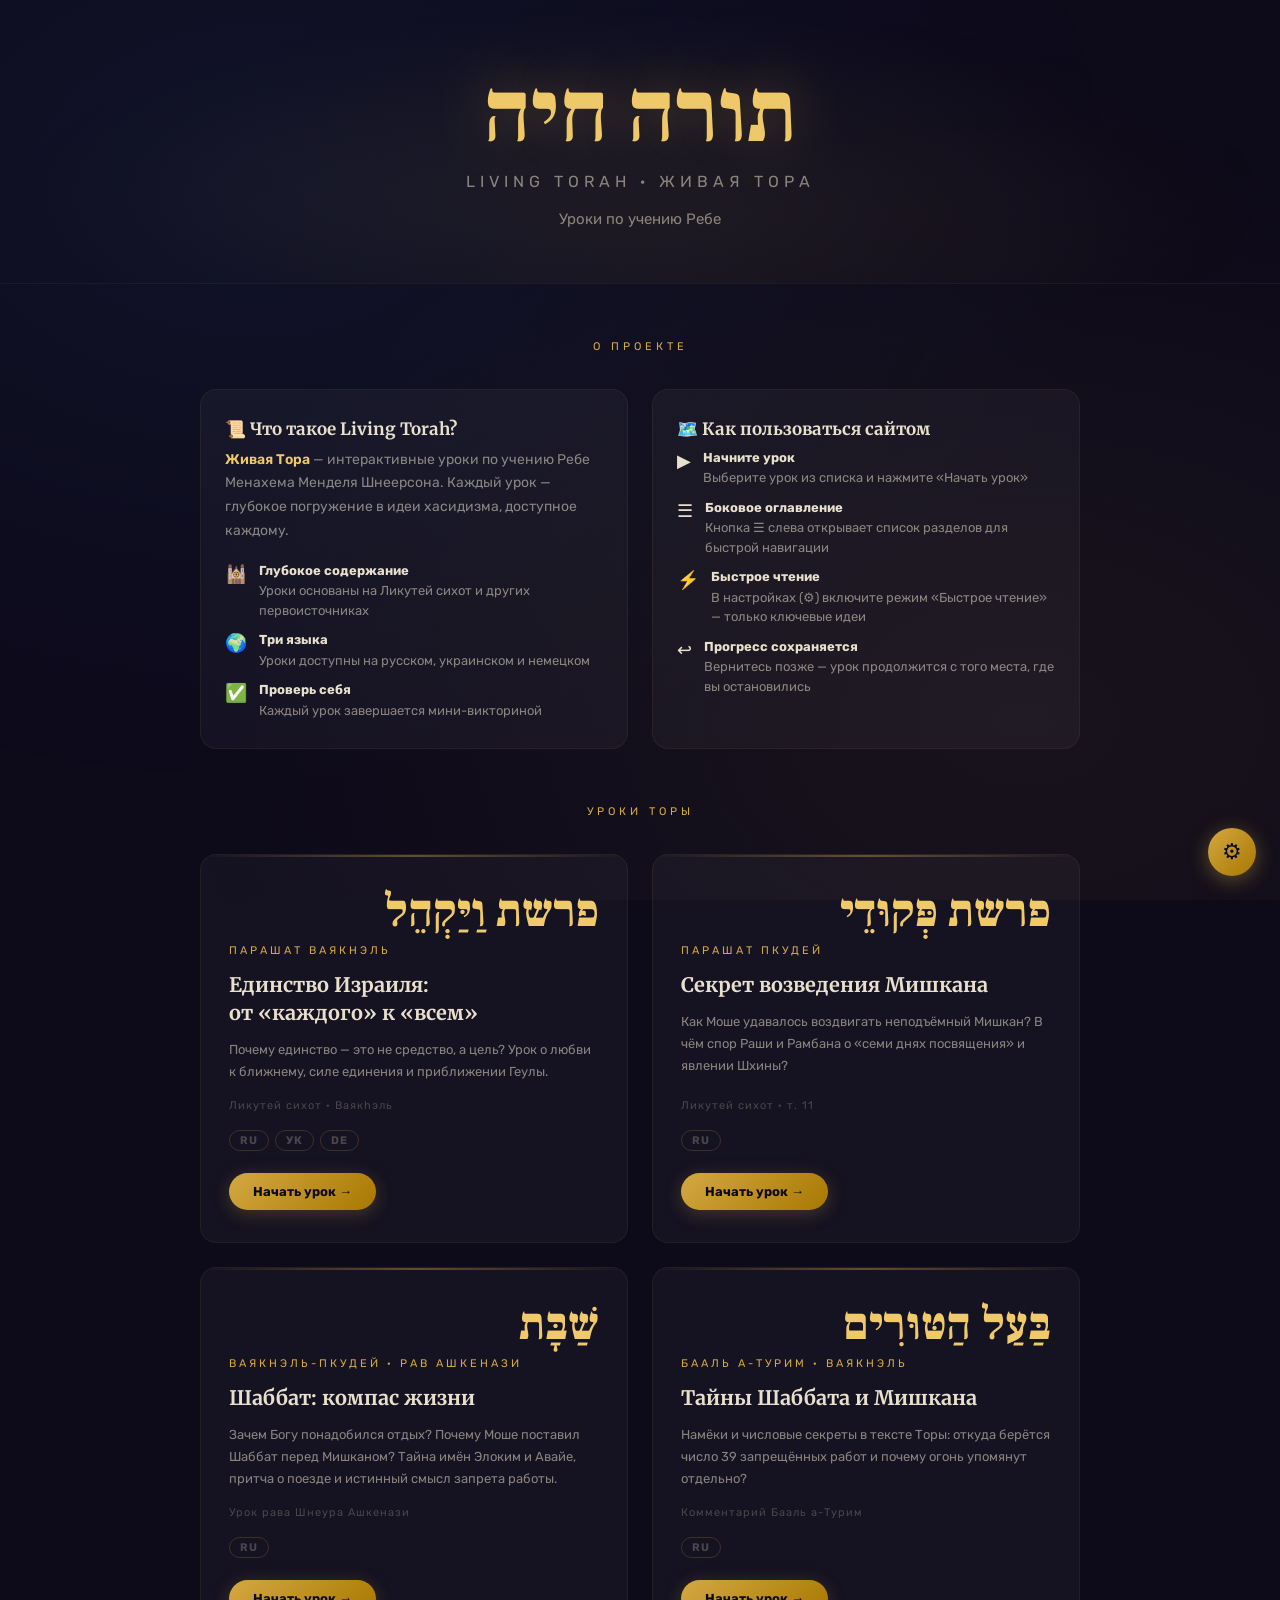
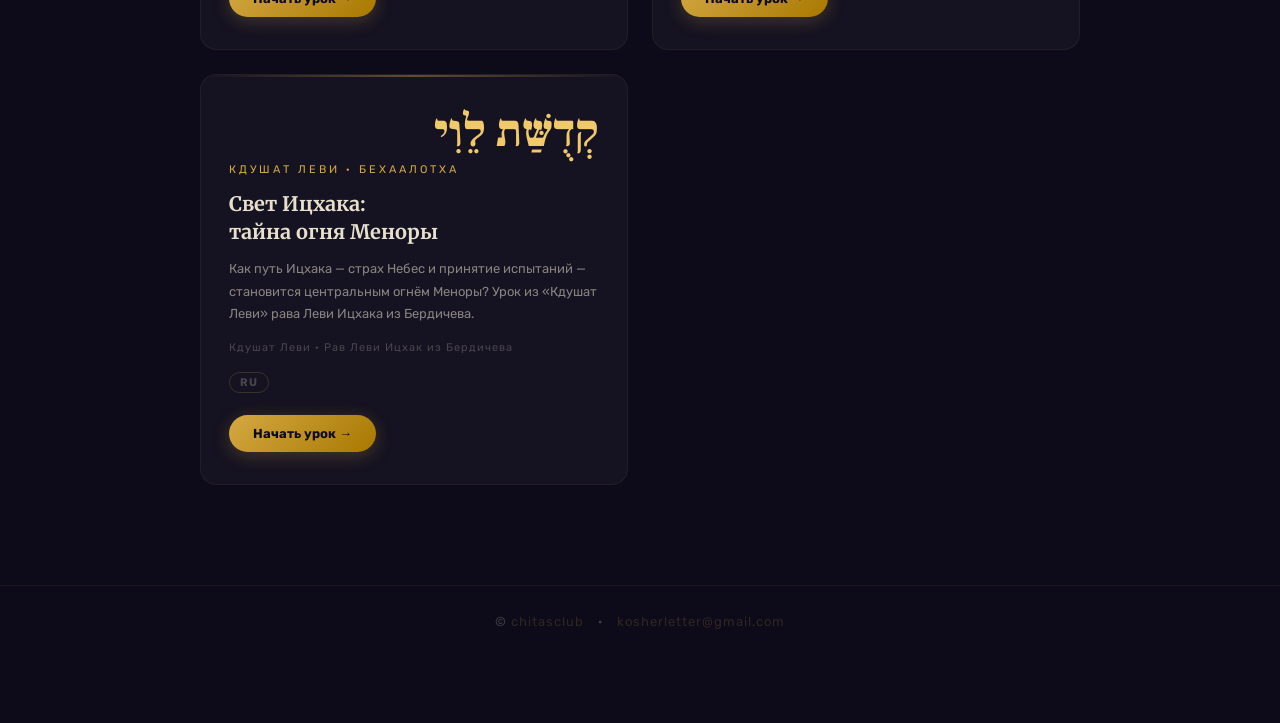
==== commit 9d8801c1: "Add KedushatLevi lesson: Isaac and the Menorah - Create chapters/KedushatLevi/ru.html — full 7-secti" ====
--- a/index.html
+++ b/index.html
@@ -216,6 +216,21 @@
       <span class="lesson-btn">Начать урок →</span>
     </a>
 
+    <!-- Lesson 5: KedushatLevi -->
+    <a class="lesson-card" href="chapters/KedushatLevi/ru.html"
+       data-popup-title="Свет Ицхака: тайна огня Меноры"
+       data-popup-points='["Почему имя «Ицхак» означает «смех», если его жизнь полна испытаний?","Как Акеда (Связывание Ицхака) связана с огнём центрального светильника","Семь ветвей Меноры — семь духовных путей праотцов","Зачем Б-гу нужна Менора, если Он Сам является источником света?","Урок из книги «Кдушат Леви» рава Леви Ицхака из Бердичева"]'>
+      <div class="lesson-parasha">קְדֻשַּׁת לֵוִי</div>
+      <div class="lesson-num">Кдушат Леви · Бехаалотха</div>
+      <div class="lesson-title">Свет Ицхака:<br>тайна огня Меноры</div>
+      <div class="lesson-desc">Как путь Ицхака — страх Небес и принятие испытаний — становится центральным огнём Меноры? Урок из «Кдушат Леви» рава Леви Ицхака из Бердичева.</div>
+      <div class="lesson-source">Кдушат Леви · Рав Леви Ицхак из Бердичева</div>
+      <div class="lesson-langs">
+        <span class="lang-tag">RU</span>
+      </div>
+      <span class="lesson-btn">Начать урок →</span>
+    </a>
+
   </div>
 </div>
 
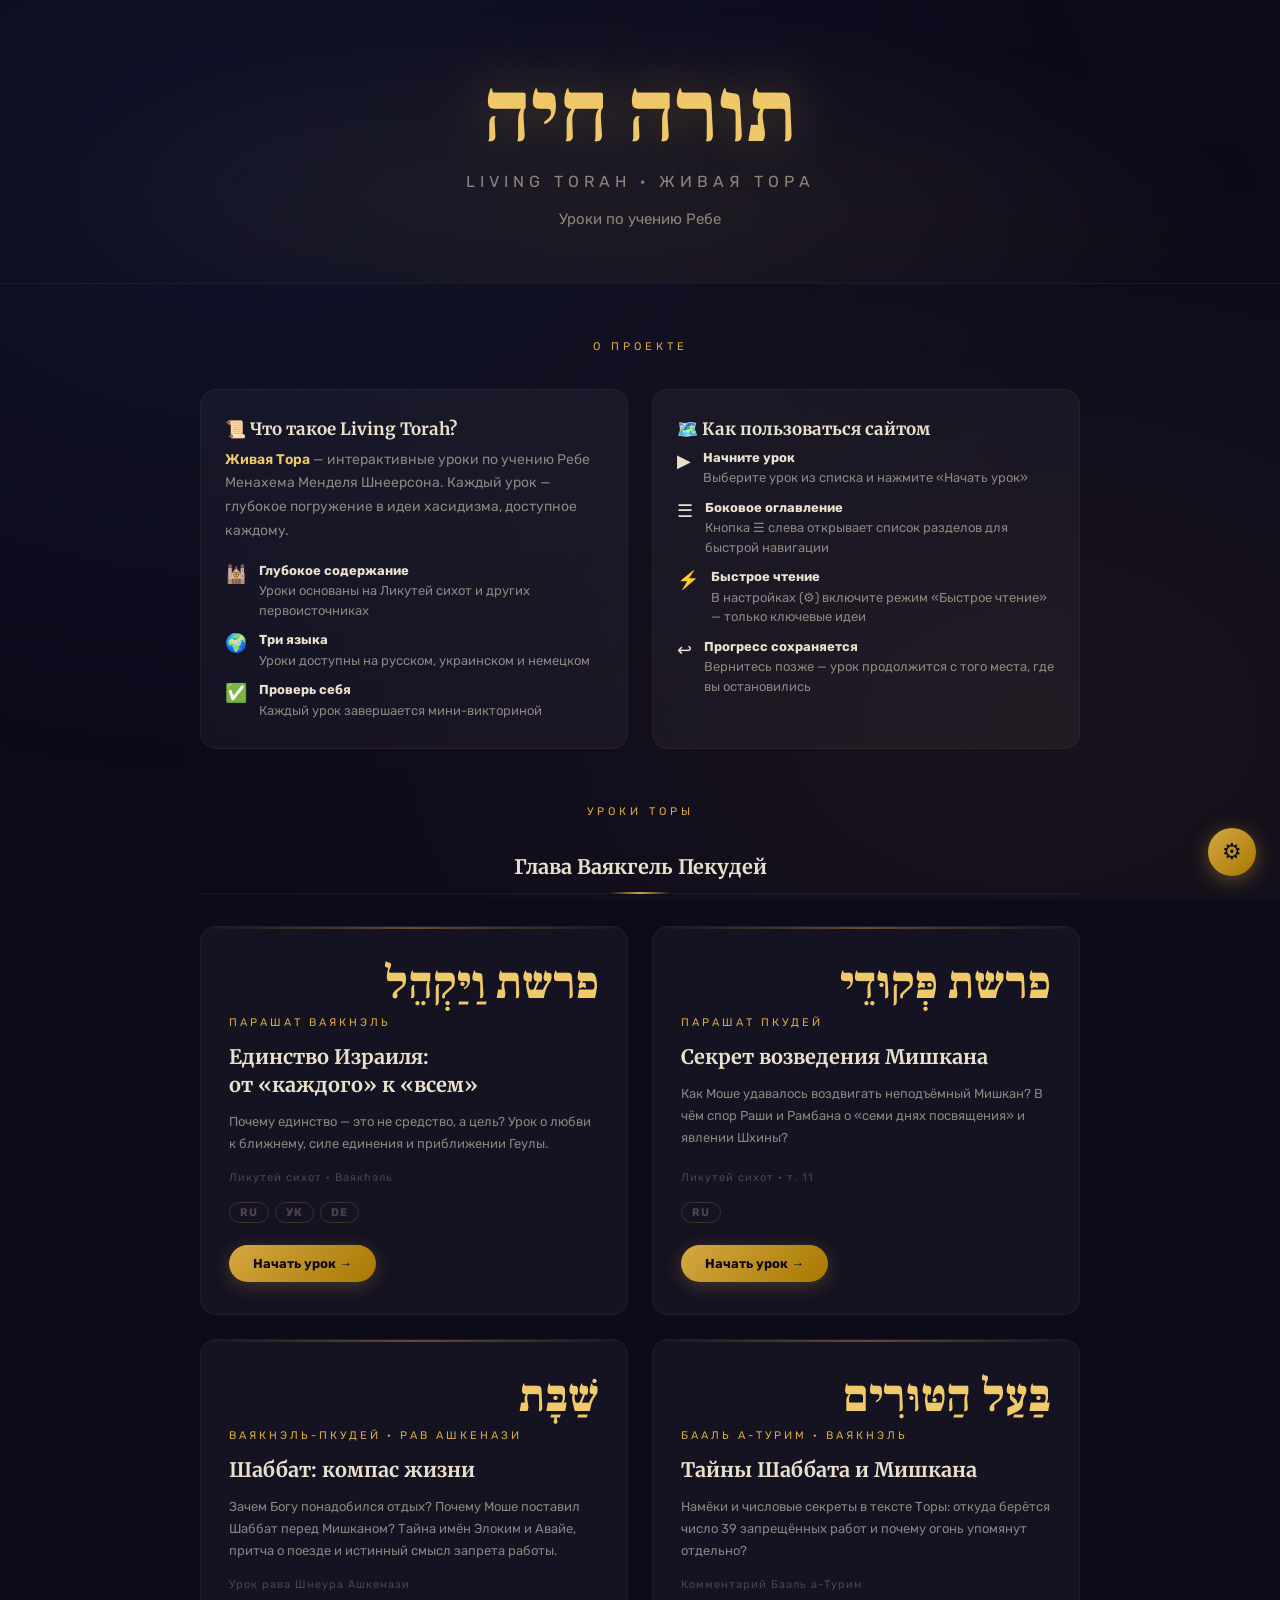
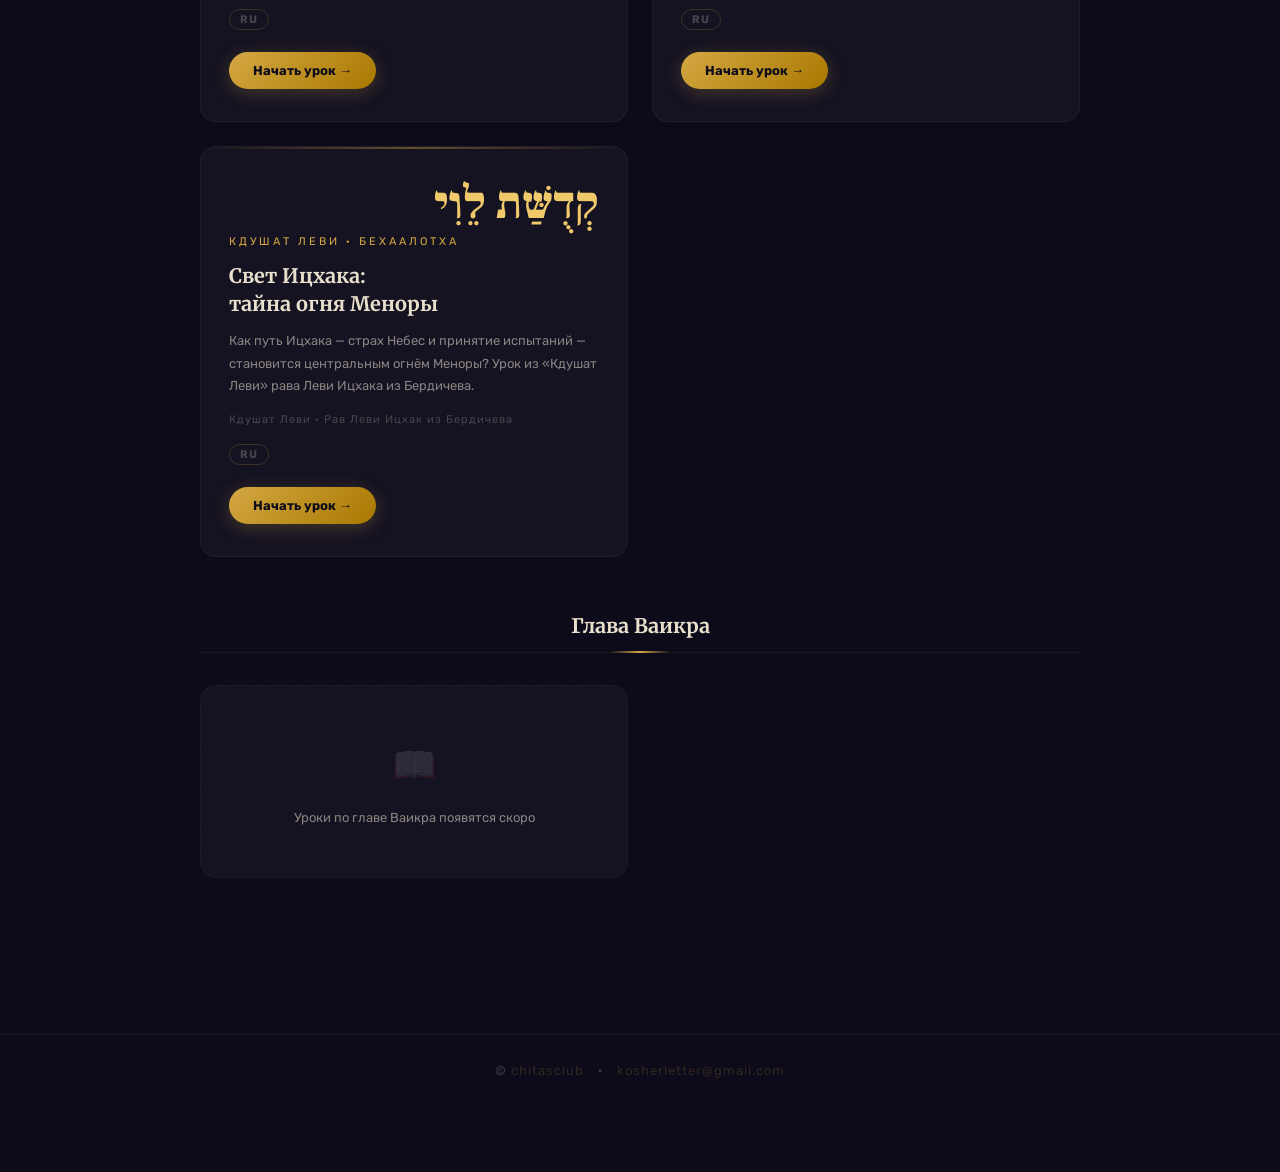
==== commit 52463b94: "Add chapter sections: Глава Ваякгель Пекудей and Глава Ваикра on main page Co-authored-by: TeacherRG" ====
--- a/index.html
+++ b/index.html
@@ -152,86 +152,103 @@
 
 <div class="lessons-section">
   <div class="section-label">Уроки Торы</div>
-  <div class="lessons-grid">
-
-    <!-- Lesson 1: Vayakhel -->
-    <a class="lesson-card" href="chapters/Vayakhel/ru.html"
-       data-popup-title="Единство Израиля: от «каждого» к «всем»"
-       data-popup-points='["Что такое настоящее единство — средство или цель?","Почему Моше обращался ко «всему собранию» (כָּל-עֲדַת)?","Связь между Шаббатом и строительством Мишкана","Как любовь к ближнему приближает Геулу","Урок из Ликутей Сихот Ребе Менахема Менделя"]'>
-      <div class="lesson-parasha">פרשת וַיַּקְהֵל</div>
-      <div class="lesson-num">Парашат Ваякhэль</div>
-      <div class="lesson-title">Единство Израиля:<br>от «каждого» к «всем»</div>
-      <div class="lesson-desc">Почему единство — это не средство, а цель? Урок о любви к ближнему, силе единения и приближении Геулы.</div>
-      <div class="lesson-source">Ликутей сихот · Ваякhэль</div>
-      <div class="lesson-langs">
-        <span class="lang-tag">RU</span>
-        <span class="lang-tag">УК</span>
-        <span class="lang-tag">DE</span>
+
+  <!-- Chapter 1: Vayakhel-Pekudei -->
+  <div class="chapter-section">
+    <div class="chapter-heading">Глава Ваякгель Пекудей</div>
+    <div class="lessons-grid">
+
+      <!-- Lesson 1: Vayakhel -->
+      <a class="lesson-card" href="chapters/Vayakhel/ru.html"
+         data-popup-title="Единство Израиля: от «каждого» к «всем»"
+         data-popup-points='["Что такое настоящее единство — средство или цель?","Почему Моше обращался ко «всему собранию» (כָּל-עֲדַת)?","Связь между Шаббатом и строительством Мишкана","Как любовь к ближнему приближает Геулу","Урок из Ликутей Сихот Ребе Менахема Менделя"]'>
+        <div class="lesson-parasha">פרשת וַיַּקְהֵל</div>
+        <div class="lesson-num">Парашат Ваякhэль</div>
+        <div class="lesson-title">Единство Израиля:<br>от «каждого» к «всем»</div>
+        <div class="lesson-desc">Почему единство — это не средство, а цель? Урок о любви к ближнему, силе единения и приближении Геулы.</div>
+        <div class="lesson-source">Ликутей сихот · Ваякhэль</div>
+        <div class="lesson-langs">
+          <span class="lang-tag">RU</span>
+          <span class="lang-tag">УК</span>
+          <span class="lang-tag">DE</span>
+        </div>
+        <span class="lesson-btn">Начать урок →</span>
+      </a>
+
+      <!-- Lesson 2: Pekudei -->
+      <a class="lesson-card" href="chapters/Pekudei/ru.html"
+         data-popup-title="Секрет возведения Мишкана"
+         data-popup-points='["Как Моше воздвигал неподъёмный Мишкан?","Спор Раши и Рамбана о семи днях посвящения","Что значит «Моше не мог войти» в Шатёр собрания?","Явление Шхины и связь с действиями человека","Урок из Ликутей Сихот, том 11"]'>
+        <div class="lesson-parasha">פרשת פְּקוּדֵי</div>
+        <div class="lesson-num">Парашат Пкудей</div>
+        <div class="lesson-title">Секрет возведения Мишкана</div>
+        <div class="lesson-desc">Как Моше удавалось воздвигать неподъёмный Мишкан? В чём спор Раши и Рамбана о «семи днях посвящения» и явлении Шхины?</div>
+        <div class="lesson-source">Ликутей сихот · т. 11</div>
+        <div class="lesson-langs">
+          <span class="lang-tag">RU</span>
+        </div>
+        <span class="lesson-btn">Начать урок →</span>
+      </a>
+
+      <!-- Lesson 3: Shabbat (Rabbi Ashkenazi) -->
+      <a class="lesson-card" href="chapters/Shabbat/ru.html"
+         data-popup-title="Шаббат: компас жизни"
+         data-popup-points='["Зачем Всевышнему понадобился отдых?","Почему Моше поставил Шаббат перед Мишканом?","Тайна двух имён: Элоким и Авайе (יהוה)","Притча о поезде: что значит «остановиться»","Истинный смысл запрета мелахи в Шаббат"]'>
+        <div class="lesson-parasha">שַׁבָּת</div>
+        <div class="lesson-num">Ваякhэль-Пкудей · Рав Ашкенази</div>
+        <div class="lesson-title">Шаббат: компас жизни</div>
+        <div class="lesson-desc">Зачем Богу понадобился отдых? Почему Моше поставил Шаббат перед Мишканом? Тайна имён Элоким и Авайе, притча о поезде и истинный смысл запрета работы.</div>
+        <div class="lesson-source">Урок рава Шнеура Ашкенази</div>
+        <div class="lesson-langs">
+          <span class="lang-tag">RU</span>
+        </div>
+        <span class="lesson-btn">Начать урок →</span>
+      </a>
+
+      <!-- Lesson 4: Baalturim -->
+      <a class="lesson-card" href="chapters/Baalturim/Ru.html"
+         data-popup-title="Тайны Шаббата и Мишкана"
+         data-popup-points='["Числовые намёки (гематрия) в тексте Торы","Откуда берётся число 39 запрещённых работ?","Почему запрет огня выделен отдельным стихом?","Связь слов «Шаббат» и «Мишкан» в буквах Торы","Метод Бааль а-Турима: тайный язык Писания"]'>
+        <div class="lesson-parasha">בַּעַל הַטּוּרִים</div>
+        <div class="lesson-num">Бааль а-Турим · Ваякhэль</div>
+        <div class="lesson-title">Тайны Шаббата и Мишкана</div>
+        <div class="lesson-desc">Намёки и числовые секреты в тексте Торы: откуда берётся число 39 запрещённых работ и почему огонь упомянут отдельно?</div>
+        <div class="lesson-source">Комментарий Бааль а-Турим</div>
+        <div class="lesson-langs">
+          <span class="lang-tag">RU</span>
+        </div>
+        <span class="lesson-btn">Начать урок →</span>
+      </a>
+
+      <!-- Lesson 5: KedushatLevi -->
+      <a class="lesson-card" href="chapters/KedushatLevi/ru.html"
+         data-popup-title="Свет Ицхака: тайна огня Меноры"
+         data-popup-points='["Почему имя «Ицхак» означает «смех», если его жизнь полна испытаний?","Как Акеда (Связывание Ицхака) связана с огнём центрального светильника","Семь ветвей Меноры — семь духовных путей праотцов","Зачем Б-гу нужна Менора, если Он Сам является источником света?","Урок из книги «Кдушат Леви» рава Леви Ицхака из Бердичева"]'>
+        <div class="lesson-parasha">קְדֻשַּׁת לֵוִי</div>
+        <div class="lesson-num">Кдушат Леви · Бехаалотха</div>
+        <div class="lesson-title">Свет Ицхака:<br>тайна огня Меноры</div>
+        <div class="lesson-desc">Как путь Ицхака — страх Небес и принятие испытаний — становится центральным огнём Меноры? Урок из «Кдушат Леви» рава Леви Ицхака из Бердичева.</div>
+        <div class="lesson-source">Кдушат Леви · Рав Леви Ицхак из Бердичева</div>
+        <div class="lesson-langs">
+          <span class="lang-tag">RU</span>
+        </div>
+        <span class="lesson-btn">Начать урок →</span>
+      </a>
+
+    </div>
+  </div>
+
+  <!-- Chapter 2: Vayikra -->
+  <div class="chapter-section">
+    <div class="chapter-heading">Глава Ваикра</div>
+    <div class="lessons-grid">
+      <div class="coming-soon-card">
+        <span class="coming-soon-icon">📖</span>
+        <div class="coming-soon-text">Уроки по главе Ваикра появятся скоро</div>
       </div>
-      <span class="lesson-btn">Начать урок →</span>
-    </a>
-
-    <!-- Lesson 2: Pekudei -->
-    <a class="lesson-card" href="chapters/Pekudei/ru.html"
-       data-popup-title="Секрет возведения Мишкана"
-       data-popup-points='["Как Моше воздвигал неподъёмный Мишкан?","Спор Раши и Рамбана о семи днях посвящения","Что значит «Моше не мог войти» в Шатёр собрания?","Явление Шхины и связь с действиями человека","Урок из Ликутей Сихот, том 11"]'>
-      <div class="lesson-parasha">פרשת פְּקוּדֵי</div>
-      <div class="lesson-num">Парашат Пкудей</div>
-      <div class="lesson-title">Секрет возведения Мишкана</div>
-      <div class="lesson-desc">Как Моше удавалось воздвигать неподъёмный Мишкан? В чём спор Раши и Рамбана о «семи днях посвящения» и явлении Шхины?</div>
-      <div class="lesson-source">Ликутей сихот · т. 11</div>
-      <div class="lesson-langs">
-        <span class="lang-tag">RU</span>
-      </div>
-      <span class="lesson-btn">Начать урок →</span>
-    </a>
-
-    <!-- Lesson 3: Shabbat (Rabbi Ashkenazi) -->
-    <a class="lesson-card" href="chapters/Shabbat/ru.html"
-       data-popup-title="Шаббат: компас жизни"
-       data-popup-points='["Зачем Всевышнему понадобился отдых?","Почему Моше поставил Шаббат перед Мишканом?","Тайна двух имён: Элоким и Авайе (יהוה)","Притча о поезде: что значит «остановиться»","Истинный смысл запрета мелахи в Шаббат"]'>
-      <div class="lesson-parasha">שַׁבָּת</div>
-      <div class="lesson-num">Ваякhэль-Пкудей · Рав Ашкенази</div>
-      <div class="lesson-title">Шаббат: компас жизни</div>
-      <div class="lesson-desc">Зачем Богу понадобился отдых? Почему Моше поставил Шаббат перед Мишканом? Тайна имён Элоким и Авайе, притча о поезде и истинный смысл запрета работы.</div>
-      <div class="lesson-source">Урок рава Шнеура Ашкенази</div>
-      <div class="lesson-langs">
-        <span class="lang-tag">RU</span>
-      </div>
-      <span class="lesson-btn">Начать урок →</span>
-    </a>
-
-    <!-- Lesson 4: Baalturim -->
-    <a class="lesson-card" href="chapters/Baalturim/Ru.html"
-       data-popup-title="Тайны Шаббата и Мишкана"
-       data-popup-points='["Числовые намёки (гематрия) в тексте Торы","Откуда берётся число 39 запрещённых работ?","Почему запрет огня выделен отдельным стихом?","Связь слов «Шаббат» и «Мишкан» в буквах Торы","Метод Бааль а-Турима: тайный язык Писания"]'>
-      <div class="lesson-parasha">בַּעַל הַטּוּרִים</div>
-      <div class="lesson-num">Бааль а-Турим · Ваякhэль</div>
-      <div class="lesson-title">Тайны Шаббата и Мишкана</div>
-      <div class="lesson-desc">Намёки и числовые секреты в тексте Торы: откуда берётся число 39 запрещённых работ и почему огонь упомянут отдельно?</div>
-      <div class="lesson-source">Комментарий Бааль а-Турим</div>
-      <div class="lesson-langs">
-        <span class="lang-tag">RU</span>
-      </div>
-      <span class="lesson-btn">Начать урок →</span>
-    </a>
-
-    <!-- Lesson 5: KedushatLevi -->
-    <a class="lesson-card" href="chapters/KedushatLevi/ru.html"
-       data-popup-title="Свет Ицхака: тайна огня Меноры"
-       data-popup-points='["Почему имя «Ицхак» означает «смех», если его жизнь полна испытаний?","Как Акеда (Связывание Ицхака) связана с огнём центрального светильника","Семь ветвей Меноры — семь духовных путей праотцов","Зачем Б-гу нужна Менора, если Он Сам является источником света?","Урок из книги «Кдушат Леви» рава Леви Ицхака из Бердичева"]'>
-      <div class="lesson-parasha">קְדֻשַּׁת לֵוִי</div>
-      <div class="lesson-num">Кдушат Леви · Бехаалотха</div>
-      <div class="lesson-title">Свет Ицхака:<br>тайна огня Меноры</div>
-      <div class="lesson-desc">Как путь Ицхака — страх Небес и принятие испытаний — становится центральным огнём Меноры? Урок из «Кдушат Леви» рава Леви Ицхака из Бердичева.</div>
-      <div class="lesson-source">Кдушат Леви · Рав Леви Ицхак из Бердичева</div>
-      <div class="lesson-langs">
-        <span class="lang-tag">RU</span>
-      </div>
-      <span class="lesson-btn">Начать урок →</span>
-    </a>
-
-  </div>
+    </div>
+  </div>
+
 </div>
 
 
--- a/assets/index.css
+++ b/assets/index.css
@@ -187,6 +187,58 @@
 @keyframes fadeInUp {
   from { opacity: 0; transform: translateY(20px); }
   to { opacity: 1; transform: translateY(0); }
+}
+
+/* ── Chapter section heading ── */
+.chapter-section {
+  margin-bottom: 56px;
+}
+
+.chapter-heading {
+  font-family: 'Merriweather', serif;
+  font-size: clamp(16px, 2.5vw, 20px);
+  font-weight: 700;
+  color: var(--text);
+  text-align: center;
+  margin-bottom: 32px;
+  padding-bottom: 14px;
+  border-bottom: 1px solid var(--border-faint);
+  position: relative;
+}
+
+.chapter-heading::after {
+  content: '';
+  position: absolute;
+  bottom: -1px;
+  left: 50%;
+  transform: translateX(-50%);
+  width: 60px;
+  height: 2px;
+  background: linear-gradient(90deg, transparent, var(--gold), transparent);
+}
+
+/* ── Coming soon card ── */
+.coming-soon-card {
+  background: var(--card);
+  border: 1px dashed var(--border-faint);
+  border-radius: 16px;
+  padding: 48px 28px;
+  text-align: center;
+  color: var(--text-faint);
+  font-size: 14px;
+  line-height: 1.7;
+}
+
+.coming-soon-card .coming-soon-icon {
+  font-size: 36px;
+  margin-bottom: 12px;
+  display: block;
+  opacity: 0.5;
+}
+
+.coming-soon-card .coming-soon-text {
+  color: var(--text-dim);
+  font-size: 13px;
 }
 
 /* ── Lesson preview popup ── */
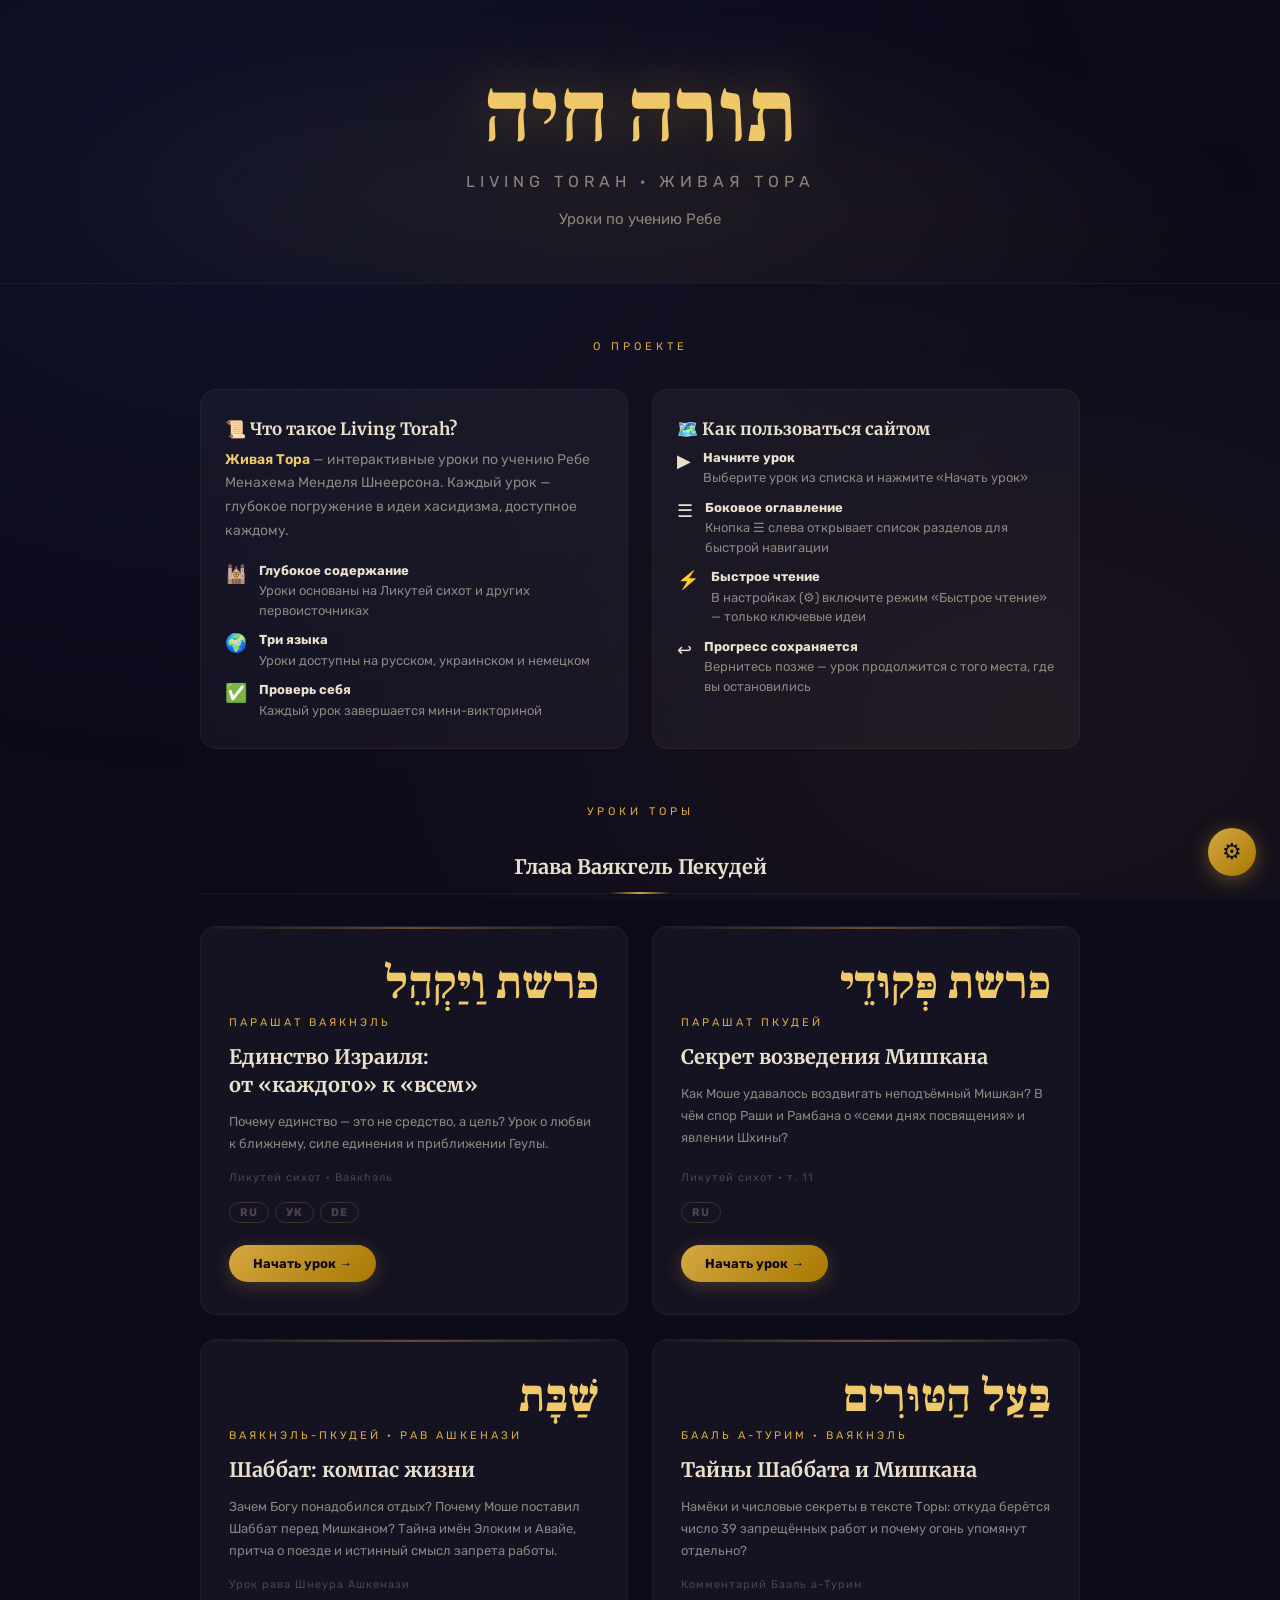
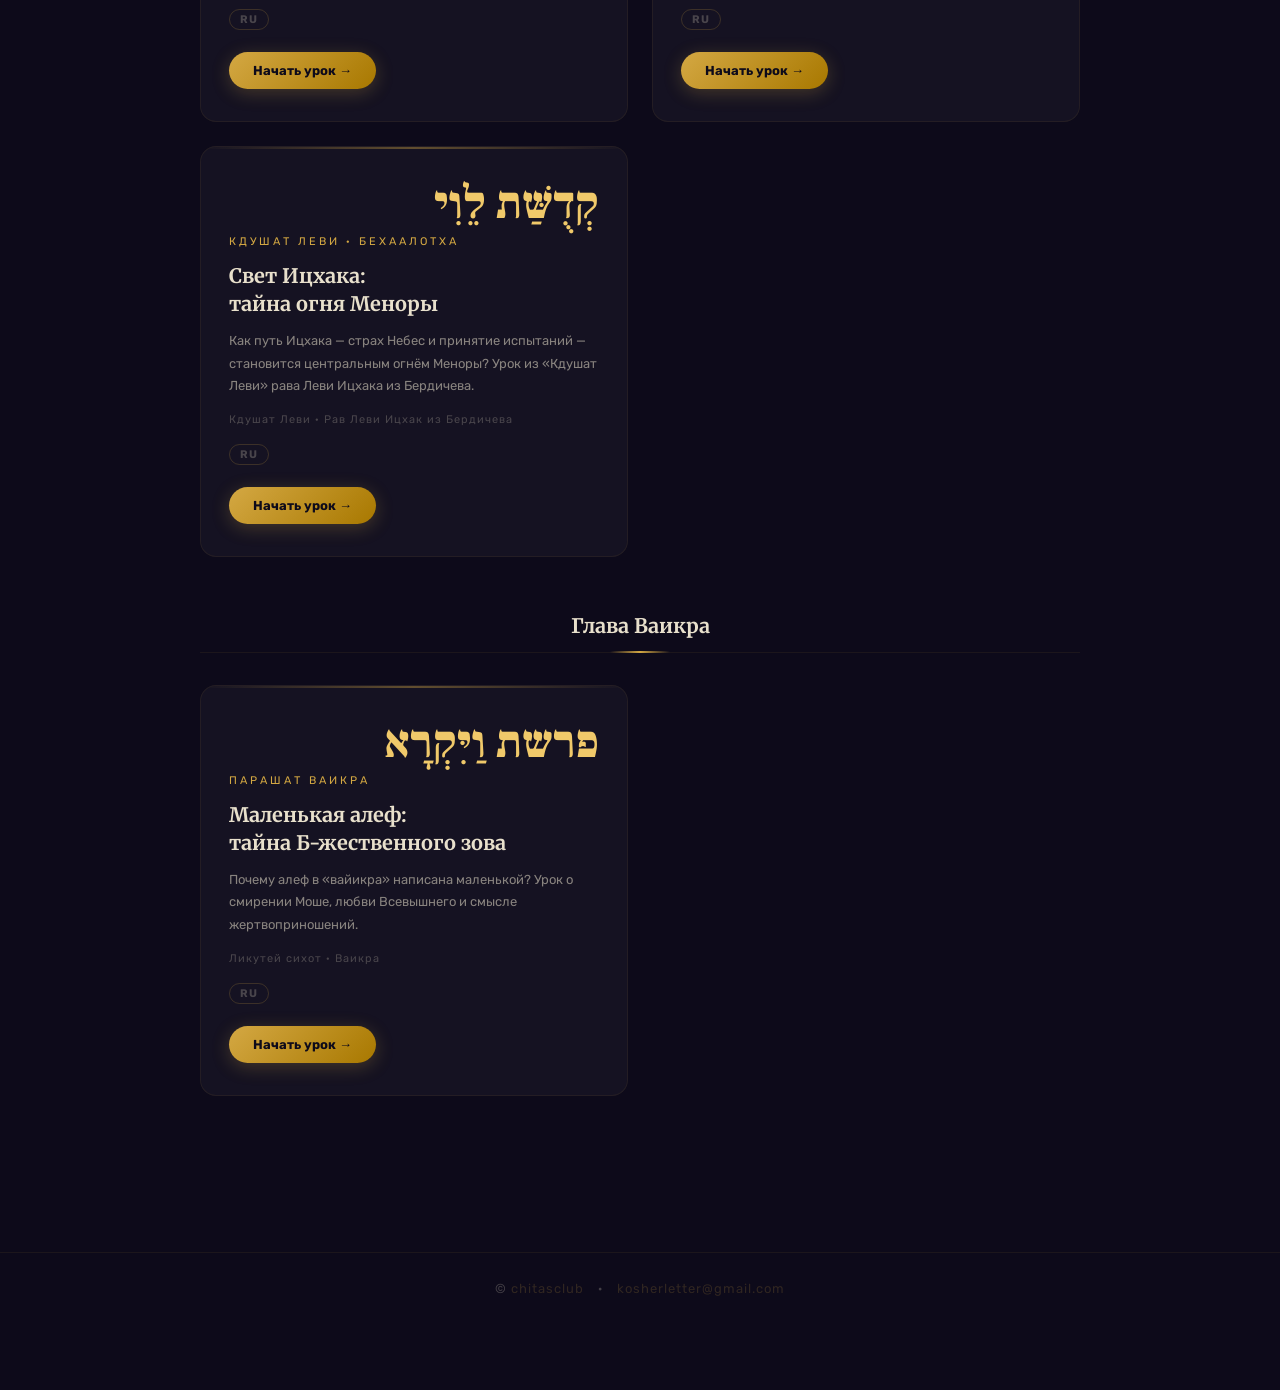
==== commit bb39decb: "Add Vayikra lesson: Маленькая алеф — тайна Б-жественного зова Co-authored-by: TeacherRG <40150680+Te" ====
--- a/index.html
+++ b/index.html
@@ -242,10 +242,22 @@
   <div class="chapter-section">
     <div class="chapter-heading">Глава Ваикра</div>
     <div class="lessons-grid">
-      <div class="coming-soon-card">
-        <span class="coming-soon-icon">📖</span>
-        <div class="coming-soon-text">Уроки по главе Ваикра появятся скоро</div>
-      </div>
+
+      <!-- Lesson 6: Vayikra -->
+      <a class="lesson-card" href="chapters/Vayikra/ru.html"
+         data-popup-title="Маленькая алеф: тайна Б-жественного зова"
+         data-popup-points='["Почему алеф в слове «вайикра» написана маленькой?","В чём разница между «вайикра» и «вайикар» (язык Билама)?","Смирение Моше — «скромнейшего из всех людей»","Что такое «корбан» и почему его корень означает «приблизиться»?","Урок из Ликутей Сихот Ребе Менахема Менделя"]'>
+        <div class="lesson-parasha">פרשת וַיִּקְרָא</div>
+        <div class="lesson-num">Парашат Ваикра</div>
+        <div class="lesson-title">Маленькая алеф:<br>тайна Б-жественного зова</div>
+        <div class="lesson-desc">Почему алеф в «вайикра» написана маленькой? Урок о смирении Моше, любви Всевышнего и смысле жертвоприношений.</div>
+        <div class="lesson-source">Ликутей сихот · Ваикра</div>
+        <div class="lesson-langs">
+          <span class="lang-tag">RU</span>
+        </div>
+        <span class="lesson-btn">Начать урок →</span>
+      </a>
+
     </div>
   </div>
 
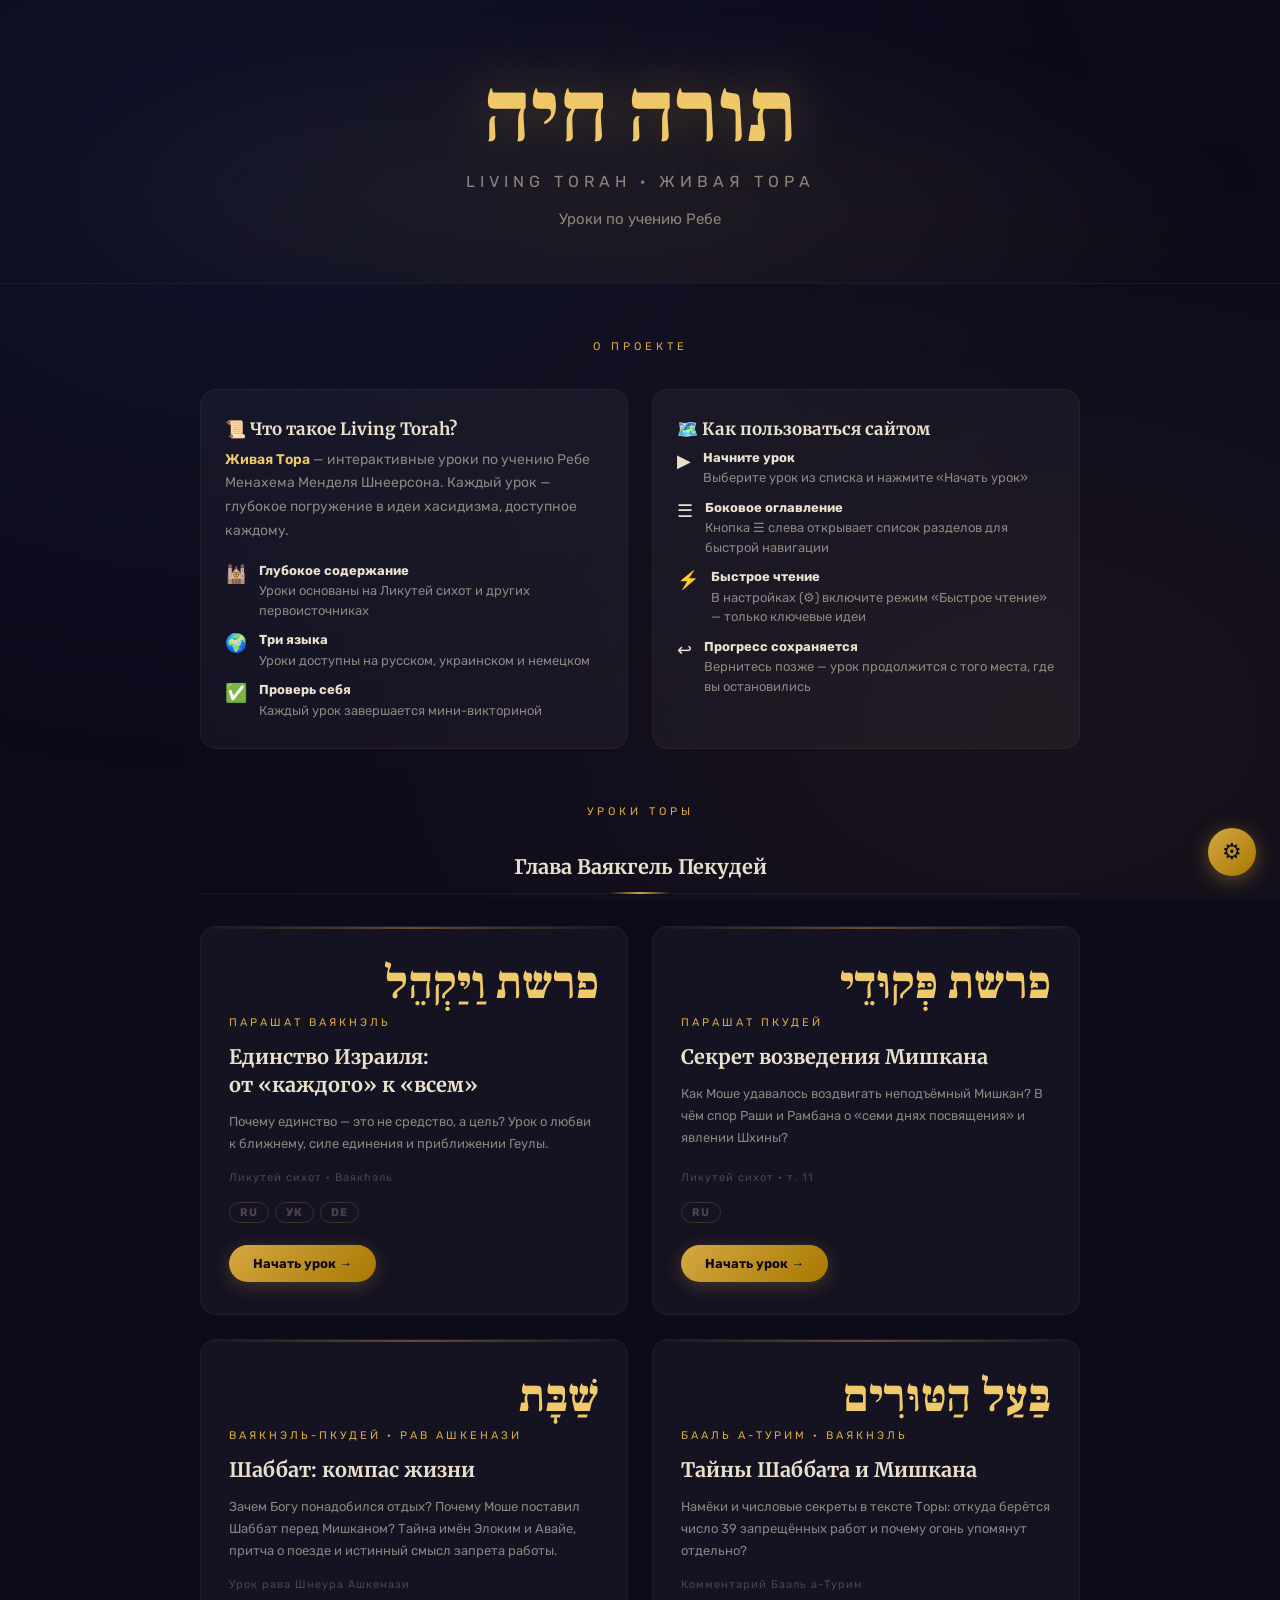
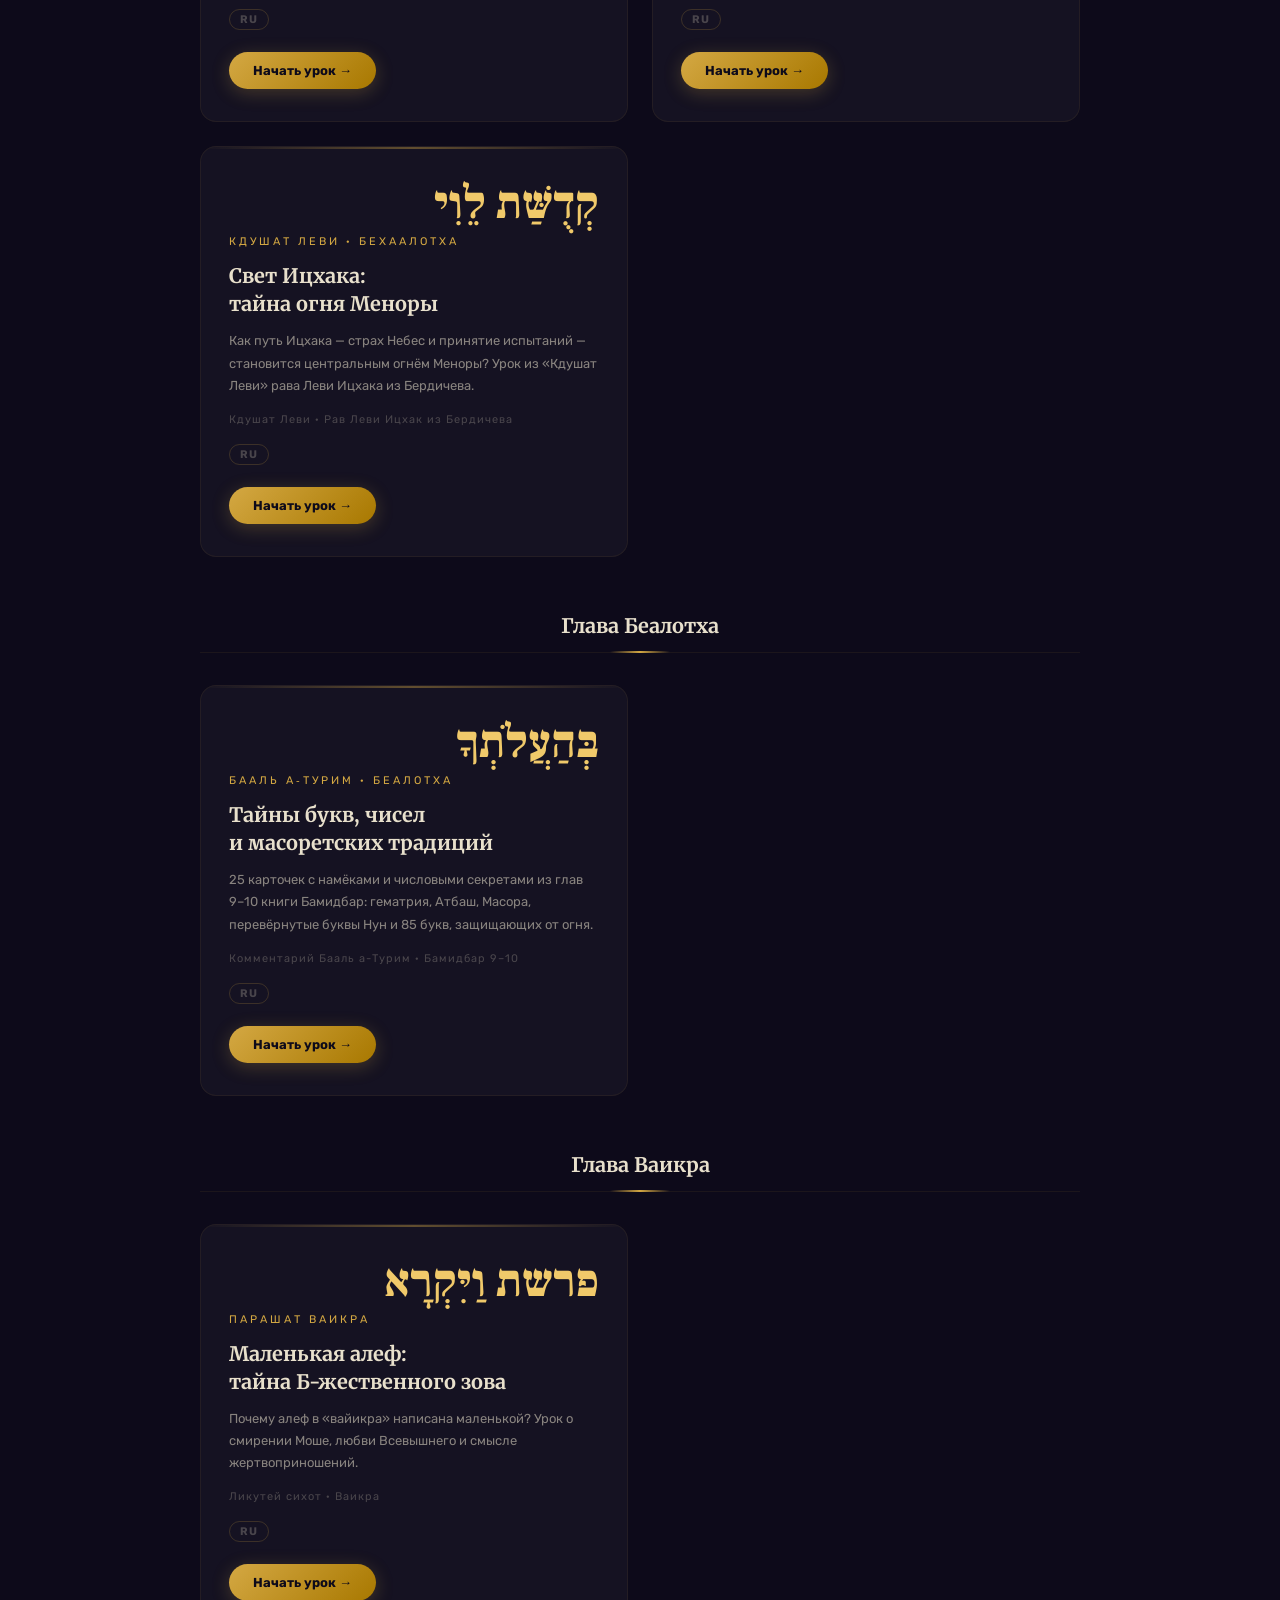
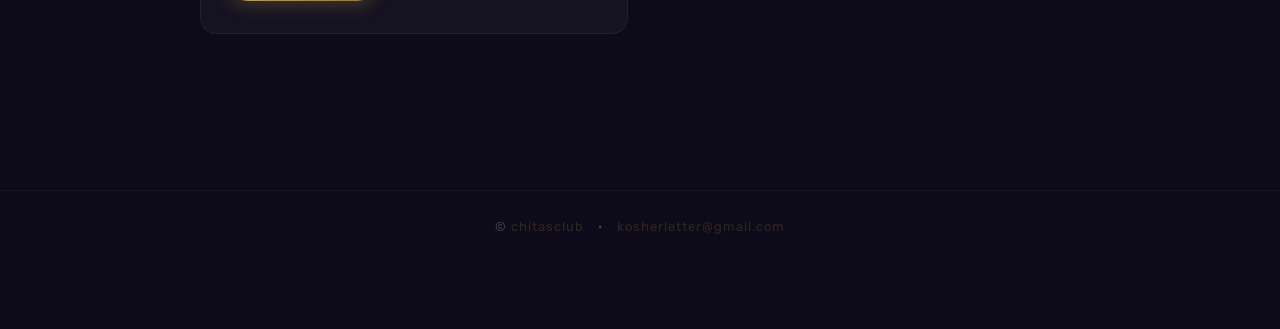
==== commit 0d3aef17: "Add Bealotha section with 25 Baal HaTurim cards (Bamidbar 9–10) New lesson at chapters/Bealotha/ru.h" ====
--- a/index.html
+++ b/index.html
@@ -238,7 +238,30 @@
     </div>
   </div>
 
-  <!-- Chapter 2: Vayikra -->
+  <!-- Chapter 2: Bamidbar -->
+  <div class="chapter-section">
+    <div class="chapter-heading">Глава Беалотха</div>
+    <div class="lessons-grid">
+
+      <!-- Lesson: Bealotha Baalturim cards -->
+      <a class="lesson-card" href="chapters/Bealotha/ru.html"
+         data-popup-title="Тайны букв, чисел и масоретских традиций"
+         data-popup-points='["Карточки Бааль а‑Турим: Главы 9–10 книги Бамидбар","Гематрия, Атбаш, Масора и скрытые намёки в тексте Торы","Секрет перевёрнутых букв Нун и 85 букв ковчега","Песах Шени: знак псик и законы нечистоты","Серебряные трубы, война Гога и Магога, движение колен"]'>
+        <div class="lesson-parasha">בְּהַעֲלֹתְךָ</div>
+        <div class="lesson-num">Бааль а‑Турим · Беалотха</div>
+        <div class="lesson-title">Тайны букв, чисел<br>и масоретских традиций</div>
+        <div class="lesson-desc">25 карточек с намёками и числовыми секретами из глав 9–10 книги Бамидбар: гематрия, Атбаш, Масора, перевёрнутые буквы Нун и 85 букв, защищающих от огня.</div>
+        <div class="lesson-source">Комментарий Бааль а-Турим · Бамидбар 9–10</div>
+        <div class="lesson-langs">
+          <span class="lang-tag">RU</span>
+        </div>
+        <span class="lesson-btn">Начать урок →</span>
+      </a>
+
+    </div>
+  </div>
+
+  <!-- Chapter 3: Vayikra -->
   <div class="chapter-section">
     <div class="chapter-heading">Глава Ваикра</div>
     <div class="lessons-grid">
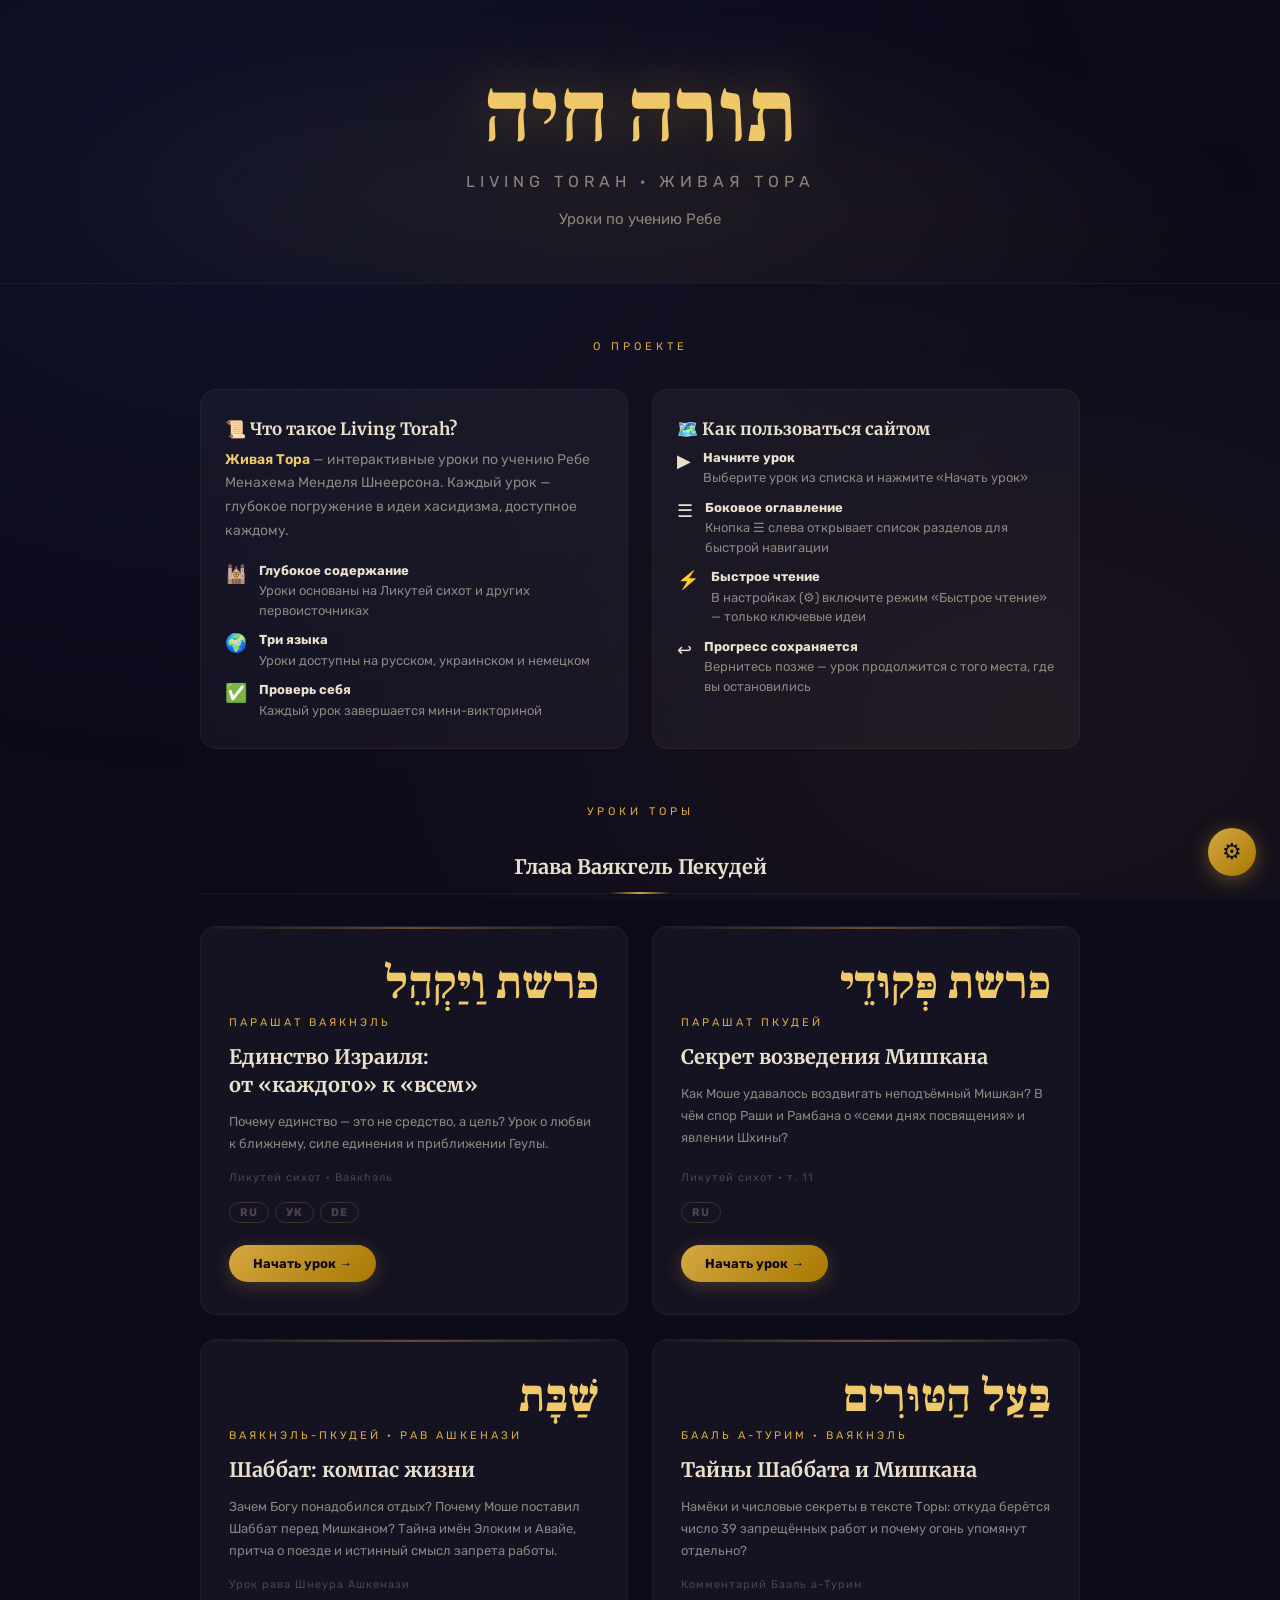
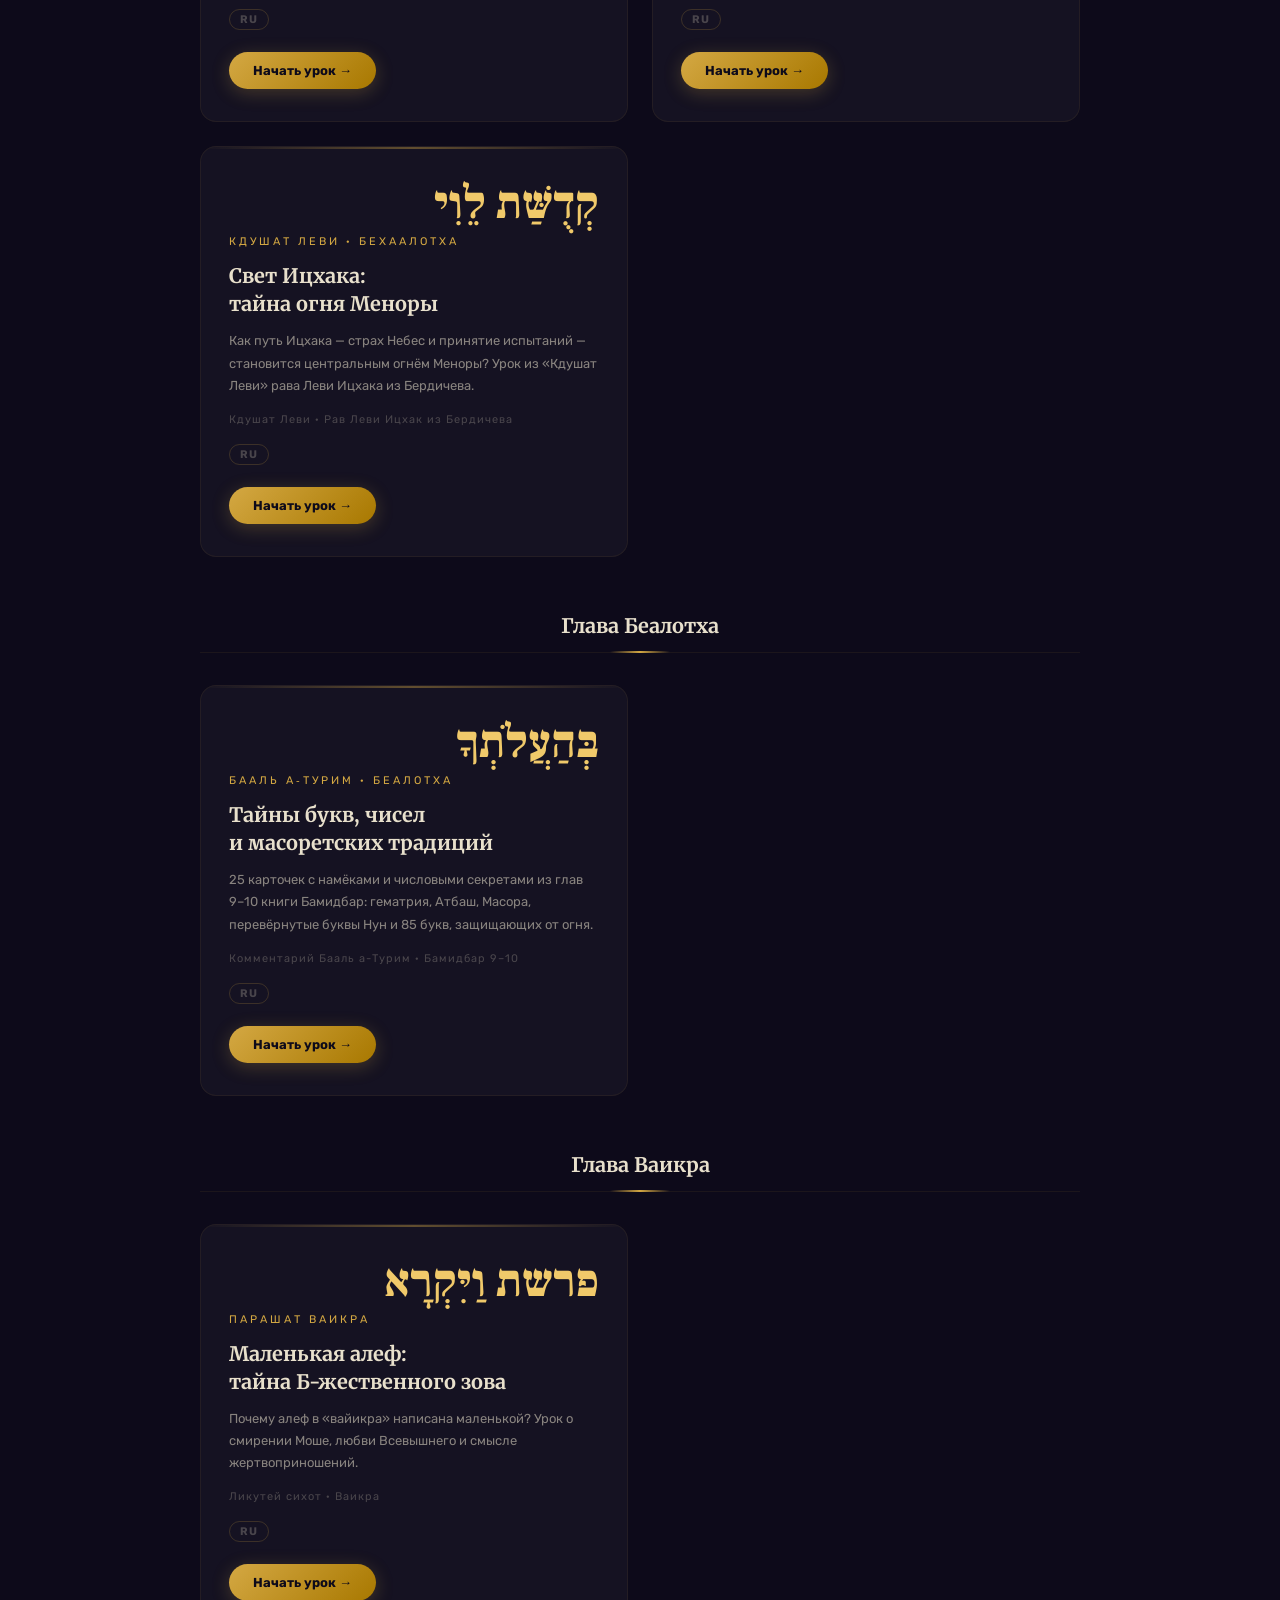
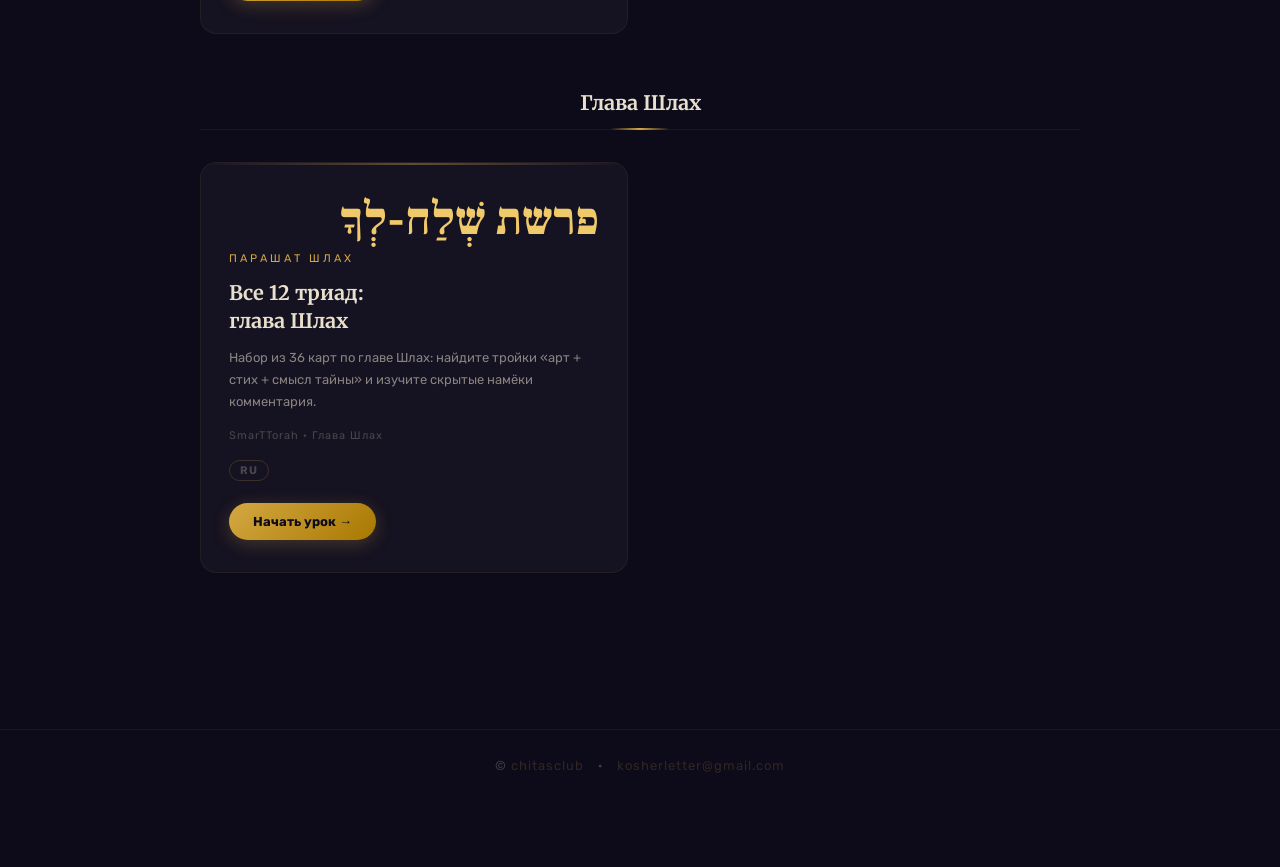
==== commit 3befab97: "Add chapter Shlach section" ====
--- a/index.html
+++ b/index.html
@@ -284,6 +284,29 @@
     </div>
   </div>
 
+  <!-- Chapter 4: Shlach -->
+  <div class="chapter-section">
+    <div class="chapter-heading">Глава Шлах</div>
+    <div class="lessons-grid">
+
+      <!-- Lesson: Shlach -->
+      <a class="lesson-card" href="chapters/shlach2.html"
+         data-popup-title="SmarTTorah: Все 12 Триад"
+         data-popup-points='["Глава Шлах в формате набора из 36 карт","Поиск троек: арт + арт со стихом + смысл тайны","Темы разведчиков, гематрии и скрытых намёков","Материал оформлен как самостоятельный интерактивный урок"]'>
+        <div class="lesson-parasha">פרשת שְׁלַח-לְךָ</div>
+        <div class="lesson-num">Парашат Шлах</div>
+        <div class="lesson-title">Все 12 триад:<br>глава Шлах</div>
+        <div class="lesson-desc">Набор из 36 карт по главе Шлах: найдите тройки «арт + стих + смысл тайны» и изучите скрытые намёки комментария.</div>
+        <div class="lesson-source">SmarTTorah · Глава Шлах</div>
+        <div class="lesson-langs">
+          <span class="lang-tag">RU</span>
+        </div>
+        <span class="lesson-btn">Начать урок →</span>
+      </a>
+
+    </div>
+  </div>
+
 </div>
 
 
